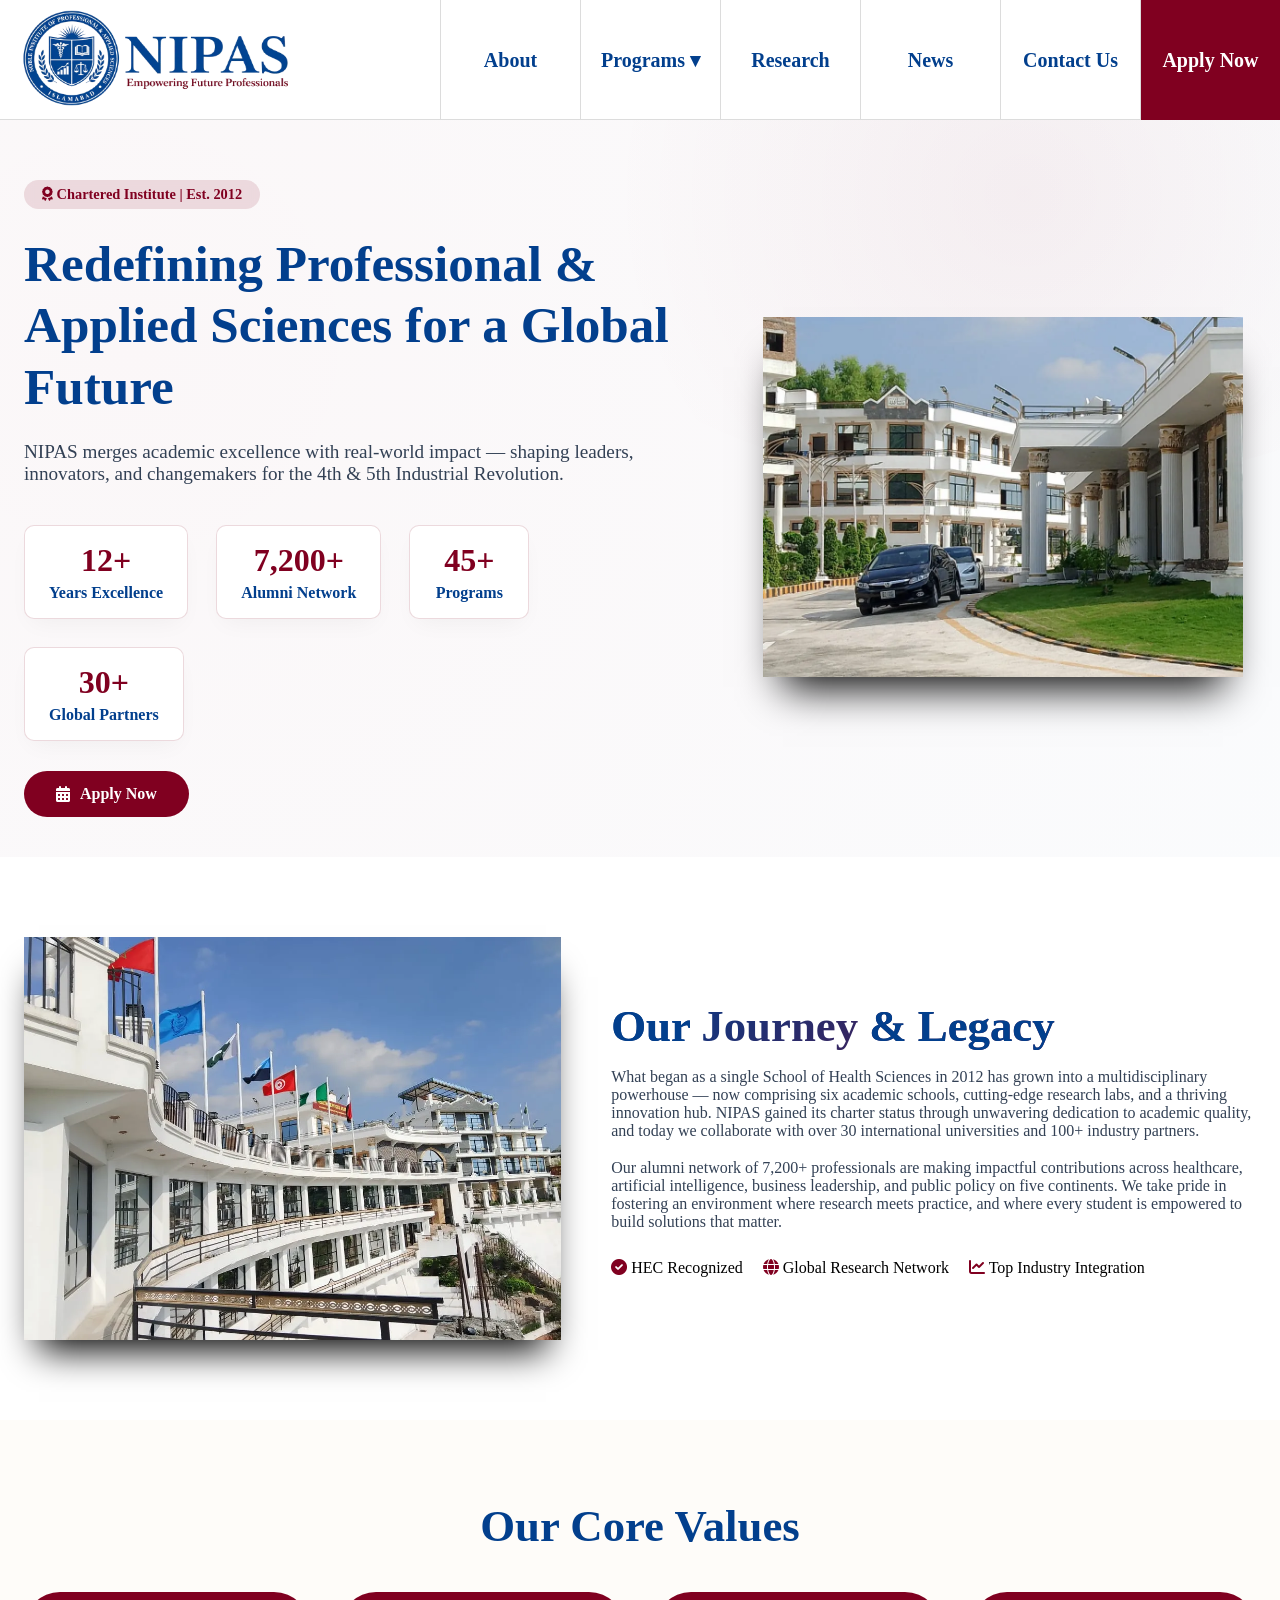
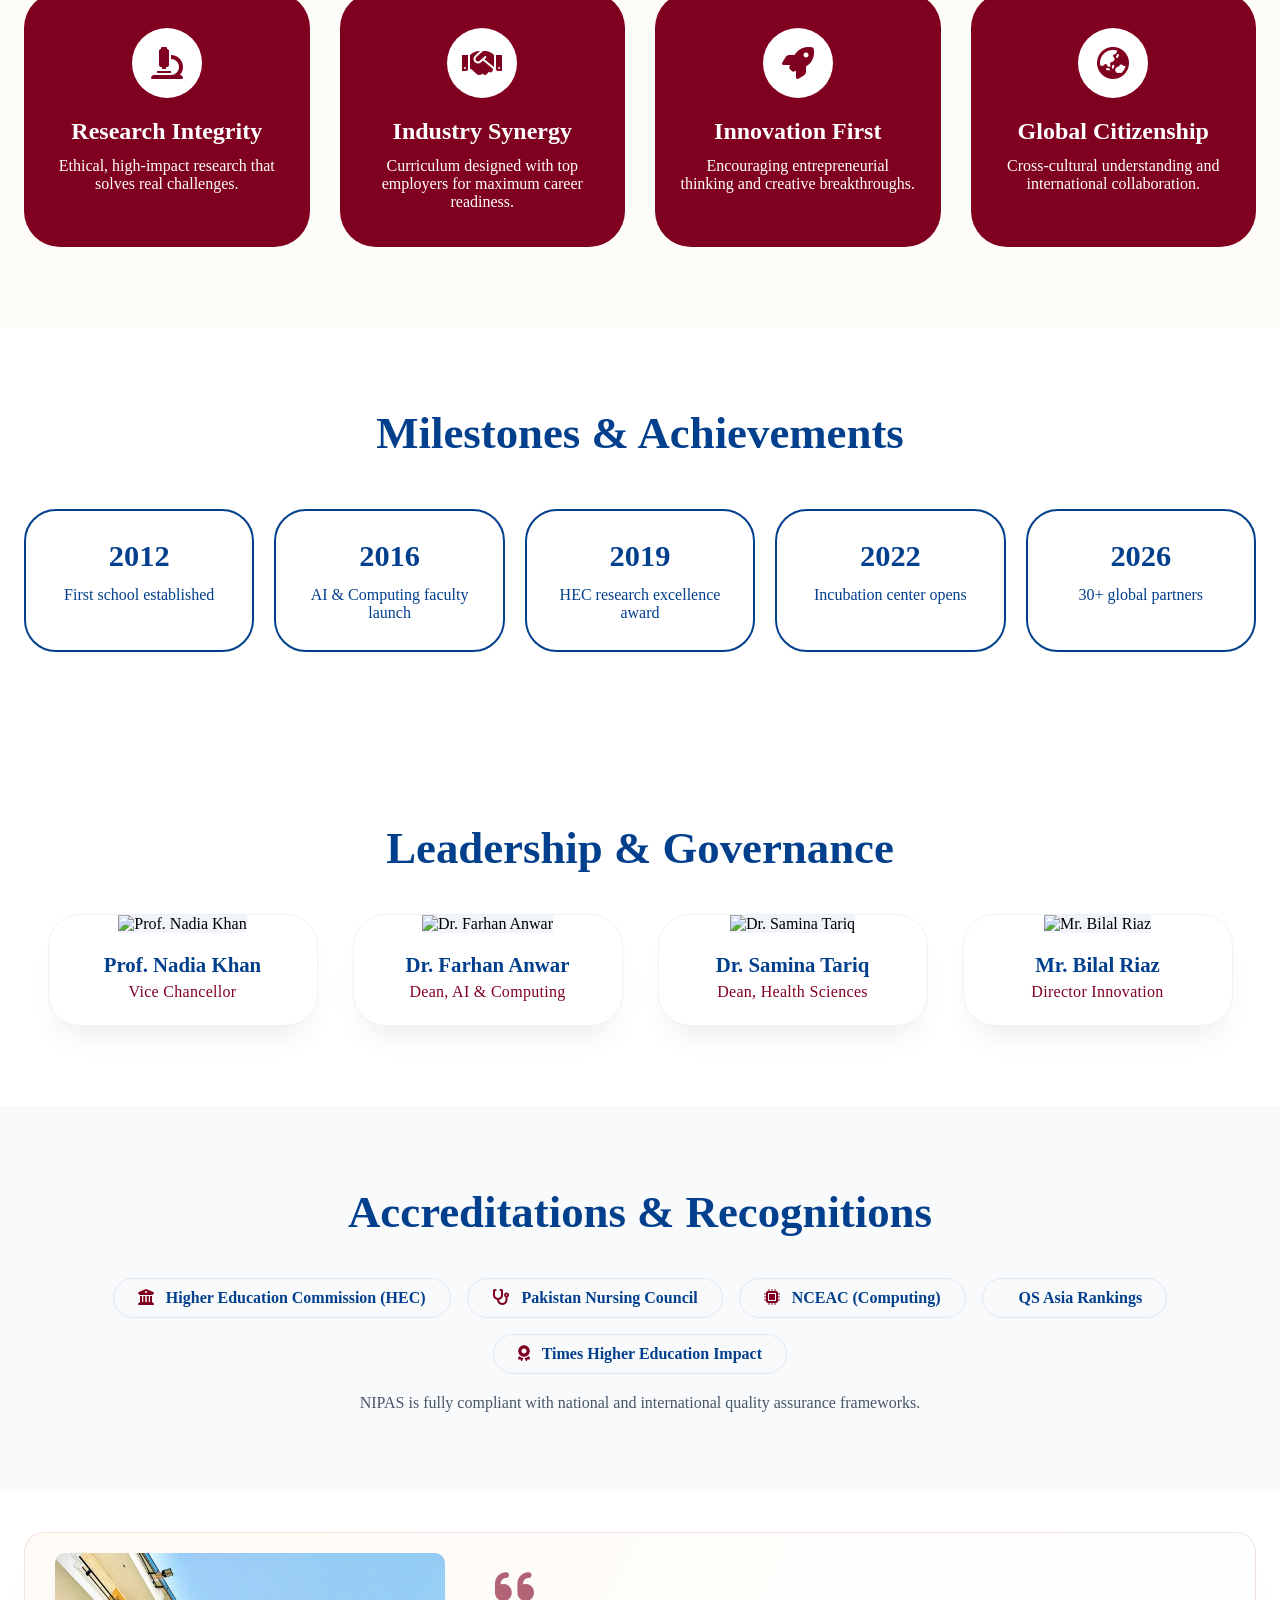
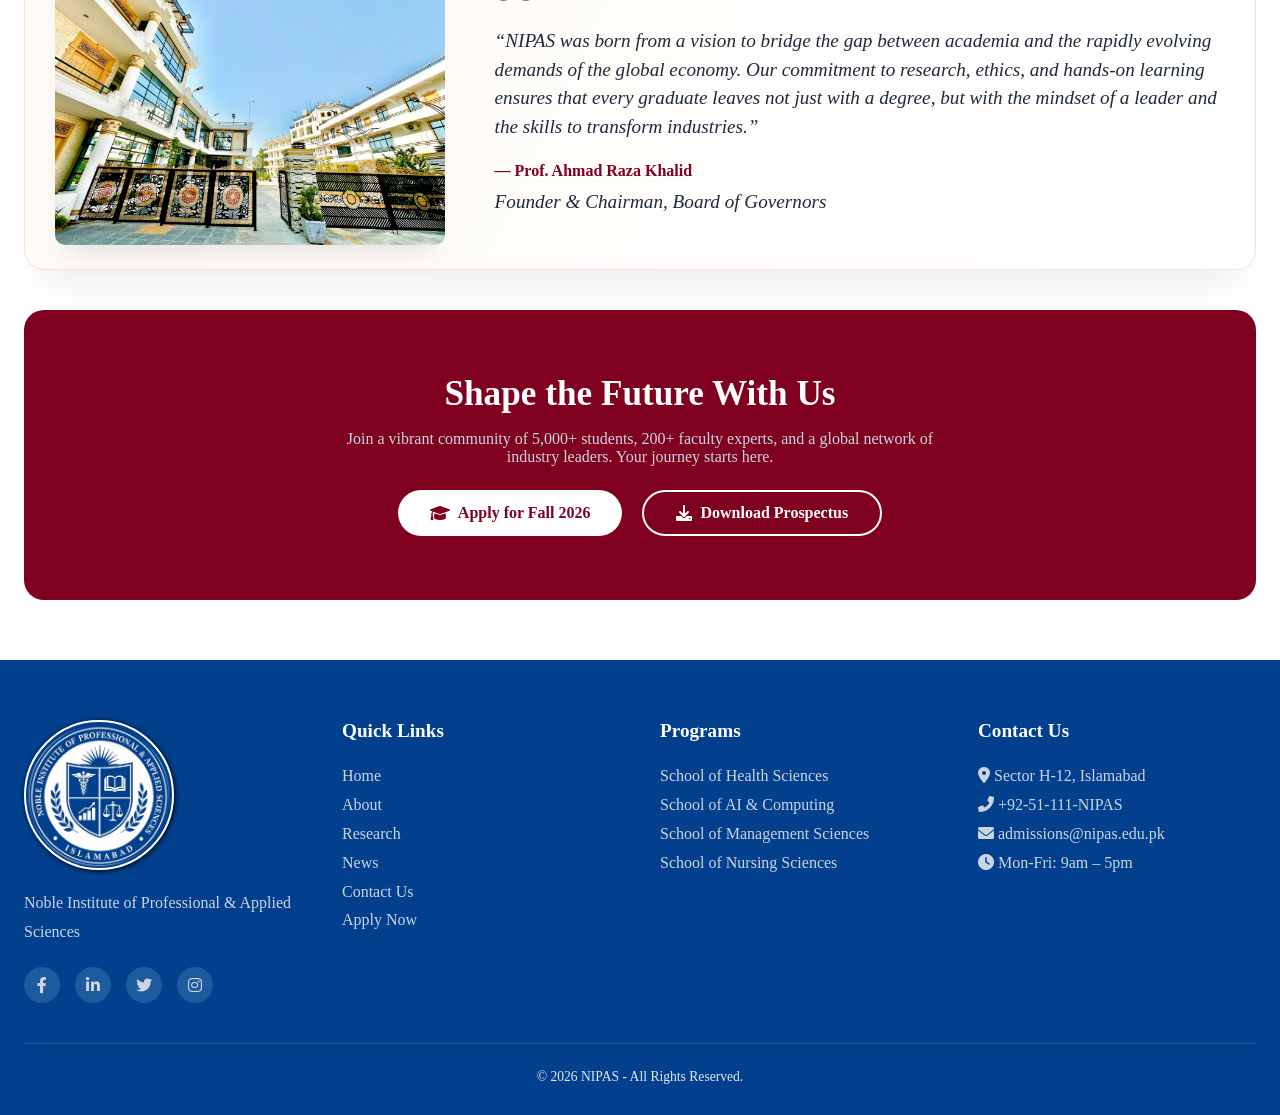
==== about-us.html @ e9e165a9 "Add files via upload" ====
<!DOCTYPE html>
<html lang="en">
<head>
<meta charset="UTF-8">
<meta name="viewport" content="width=device-width, initial-scale=1.0">
<title>About NIPAS | Noble Institute of Professional & Applied Sciences Islamabad</title>
<!-- Font Awesome 6 -->
<link rel="stylesheet" href="https://cdnjs.cloudflare.com/ajax/libs/font-awesome/6.0.0-beta3/css/all.min.css">
<link rel="shortcut icon" href="images/favicon.ico" type="image/x-icon">

<link rel="stylesheet" href="style.css">

</head>
<body>

<!-- ================= NAVBAR (exact copy) ================= -->
<header class="navbar" id="navbar">
  <div class="nav-container">
    <div class="logo">
      <a href="index.html">
        <img src="images/logo.webp" alt="NIPAS Logo">
      </a>
    </div>
    <!-- DESKTOP MENU -->
    <nav class="nav-menu" aria-label="Main Navigation">
      <a href="about-us.html" class="nav-link">About</a>
      <!-- PROGRAMS DROPDOWN -->
      <div class="dropdown">
        <button class="nav-link dropdown-btn" aria-haspopup="true" aria-expanded="false">Programs ▾</button>
        <div class="dropdown-menu" role="menu">
          <a href="school-of-health-science-program.html" class="dropdown-item">School of Health Sciences</a>
          <a href="school-of-nursing-program.html" class="dropdown-item">School of Nursing</a>
          <a href="school-of-management-sciences-program.html" class="dropdown-item">School of Management Sciences</a>
          <a href="school-of-artificial-intelligence-and-computing-program.html" class="dropdown-item">School of Artificial Intelligence & Computing</a>
        </div>
      </div>
      <a href="research.html" class="nav-link">Research</a>
      <a href="news.html" class="nav-link">News</a>
      <a href="contact-us.html" class="nav-link">Contact Us</a>
      <a href="apply-now.html" class="nav-link apply-btn">Apply Now</a>
    </nav>
    <!-- MOBILE TOGGLE -->
    <button class="hamburger" id="hamburger" aria-label="Open Menu">
      <span></span>
      <span></span>
      <span></span>
    </button>
  </div>
</header>
<!-- OVERLAY -->
<div class="overlay" id="overlay"></div>
<!-- MOBILE MENU -->
<aside class="mobile-menu" id="mobileMenu">
  <div class="mobile-header">
    <a href="index.html" class="mobile-logo">
      <img src="images/logo.webp" alt="NIPAS Logo">
    </a>
    <button class="close-btn" id="closeMenu" aria-label="Close Menu">×</button>
  </div>
  <nav class="mobile-nav">
    <a href="about-us.html">About</a>
    <button class="mobile-dropdown-btn">Programs ▾</button>
    <div class="mobile-dropdown">
      <a href="school-of-health-science-program.html">School of Health Sciences</a>
      <a href="school-of-nursing-program.html">School of Nursing</a>
      <a href="school-of-management-sciences-program.html">School of Management Sciences</a>
      <a href="school-of-artificial-intelligence-and-computing-program.html">School of AI & Computing</a>
    </div>
    <a href="research.html">Research</a>
    <a href="news.html">News</a>
    <a href="contact-us.html">Contact Us</a>
    <a href="apply-now.html">Apply Now</a>
  </nav>
</aside>

<!-- ================= MAIN: PREMIUM ABOUT US CONTENT ================= -->
<main>
  <!-- Hero Section - Fresh & Elegant -->
  <section class="hero-about">
    <div class="container">
      <div class="hero-flex">
        <div class="hero-content">
          <div class="badge"><i class="fas fa-award"></i> Chartered Institute | Est. 2012</div>
          <h1>Redefining Professional & Applied Sciences for a Global Future</h1>
          <p style="font-size: 1.2rem; margin: 24px 0; color: #334155;">NIPAS merges academic excellence with real-world impact — shaping leaders, innovators, and changemakers for the 4th & 5th Industrial Revolution.</p>
          <div class="hero-stats">
            <div class="stat-block"><h3>12+</h3><p>Years Excellence</p></div>
            <div class="stat-block"><h3>7,200+</h3><p>Alumni Network</p></div>
            <div class="stat-block"><h3>45+</h3><p>Programs</p></div>
            <div class="stat-block"><h3>30+</h3><p>Global Partners</p></div>
          </div>
          <div>
            <a href="apply-now.html" class="btn-primary"><i class="fas fa-calendar-alt"></i> Apply Now</a>
          </div>
        </div>
        <div class="hero-image">
          <img src="images/gallery-2.webp" alt="NIPAS Campus Life">
        </div>
      </div>
    </div>
  </section>

  <!-- Our Story / Legacy -->
  <section>
    <div class="container">
      <div class="journey-wrapper">
        <div class="journey-img">
          <img src="images/gallery-3.webp" alt="NIPAS History">
        </div>
        <div class="journey-text">
          <h2 class="section-title" style="text-align: left; background: linear-gradient(135deg, #023f8d, #800020); background-clip: text; -webkit-background-clip: text;">Our <span style="color:transparent;">Journey</span> & Legacy</h2>
          <p>What began as a single School of Health Sciences in 2012 has grown into a multidisciplinary powerhouse — now comprising six academic schools, cutting-edge research labs, and a thriving innovation hub. NIPAS gained its charter status through unwavering dedication to academic quality, and today we collaborate with over 30 international universities and 100+ industry partners.</p>
          <p>Our alumni network of 7,200+ professionals are making impactful contributions across healthcare, artificial intelligence, business leadership, and public policy on five continents. We take pride in fostering an environment where research meets practice, and where every student is empowered to build solutions that matter.</p>
          <div style="margin-top: 28px; display: flex; gap: 20px; flex-wrap: wrap;">
            <span><i class="fas fa-check-circle" style="color:#800020;"></i> HEC Recognized</span>
            <span><i class="fas fa-globe" style="color:#800020;"></i> Global Research Network</span>
            <span><i class="fas fa-chart-line" style="color:#800020;"></i> Top Industry Integration</span>
          </div>
        </div>
      </div>
    </div>
  </section>

  <!-- Core Values - Elevated -->
  <section style="background: #fefcf9;">
    <div class="container">
      <h2 class="section-title">Our Core Values</h2>
      <div class="values-grid">
        <div class="value-card"><div class="value-icon"><i class="fas fa-microscope"></i></div><h3>Research Integrity</h3><p>Ethical, high-impact research that solves real challenges.</p></div>
        <div class="value-card"><div class="value-icon"><i class="fas fa-handshake"></i></div><h3>Industry Synergy</h3><p>Curriculum designed with top employers for maximum career readiness.</p></div>
        <div class="value-card"><div class="value-icon"><i class="fas fa-rocket"></i></div><h3>Innovation First</h3><p>Encouraging entrepreneurial thinking and creative breakthroughs.</p></div>
        <div class="value-card"><div class="value-icon"><i class="fas fa-globe-asia"></i></div><h3>Global Citizenship</h3><p>Cross-cultural understanding and international collaboration.</p></div>
      </div>
    </div>
  </section>

  <!-- Timeline Milestones -->
  <section>
    <div class="container">
      <h2 class="section-title">Milestones & Achievements</h2>
      <div class="timeline-premium">
        <div class="milestone-card"><div class="milestone-year">2012</div><p>First school established</p></div>
        <div class="milestone-card"><div class="milestone-year">2016</div><p>AI & Computing faculty launch</p></div>
        <div class="milestone-card"><div class="milestone-year">2019</div><p>HEC research excellence award</p></div>
        <div class="milestone-card"><div class="milestone-year">2022</div><p>Incubation center opens</p></div>
        <div class="milestone-card"><div class="milestone-year">2026</div><p>30+ global partners</p></div>
      </div>
    </div>
  </section>

  <!-- Leadership Team -->
  <section style="background: #ffffff;">
    <div class="container">
      <h2 class="section-title">Leadership & Governance</h2>
      <div class="leadership-grid">
        <div class="leader-card"><img src="https://i.pinimg.com/originals/2c/47/d5/2c47d5dd5b532f83bb55c4cd6f5bd1ef.jpg" alt="Prof. Nadia Khan"><h4>Prof. Nadia Khan</h4><p>Vice Chancellor</p></div>
        <div class="leader-card"><img src="https://i.pinimg.com/originals/2c/47/d5/2c47d5dd5b532f83bb55c4cd6f5bd1ef.jpg" alt="Dr. Farhan Anwar"><h4>Dr. Farhan Anwar</h4><p>Dean, AI & Computing</p></div>
        <div class="leader-card"><img src="https://i.pinimg.com/originals/2c/47/d5/2c47d5dd5b532f83bb55c4cd6f5bd1ef.jpg" alt="Dr. Samina Tariq"><h4>Dr. Samina Tariq</h4><p>Dean, Health Sciences</p></div>
        <div class="leader-card"><img src="https://i.pinimg.com/originals/2c/47/d5/2c47d5dd5b532f83bb55c4cd6f5bd1ef.jpg" alt="Mr. Bilal Riaz"><h4>Mr. Bilal Riaz</h4><p>Director Innovation</p></div>
      </div>
    </div>
  </section>

  <!-- Accreditations badges -->
  <section style="background: #f9fafb;">
    <div class="container">
      <h2 class="section-title">Accreditations & Recognitions</h2>
      <div class="accred-list">
        <div class="accred-chip"><i class="fas fa-university"></i> Higher Education Commission (HEC)</div>
        <div class="accred-chip"><i class="fas fa-stethoscope"></i> Pakistan Nursing Council</div>
        <div class="accred-chip"><i class="fas fa-microchip"></i> NCEAC (Computing)</div>
        <div class="accred-chip"><i class="fas fa-chart-simple"></i> QS Asia Rankings</div>
        <div class="accred-chip"><i class="fas fa-award"></i> Times Higher Education Impact</div>
      </div>
      <p style="text-align: center; color: #475569; margin-top: 20px;">NIPAS is fully compliant with national and international quality assurance frameworks.</p>
    </div>
  </section>

  <!-- Founder Message - glass panel design -->
  <div class="container">
    <div class="founder-panel">
      <div class="founder-flex">
        <div class="founder-avatar">
          <img src="images/gallery-15.webp" alt="Founder">
        </div>
        <div class="founder-message">
          <i class="fas fa-quote-left"></i>
          <p>“NIPAS was born from a vision to bridge the gap between academia and the rapidly evolving demands of the global economy. Our commitment to research, ethics, and hands-on learning ensures that every graduate leaves not just with a degree, but with the mindset of a leader and the skills to transform industries.”</p>
          <h4 style="color: #800020;">— Prof. Ahmad Raza Khalid</h4>
          <p style="margin-top: 8px;">Founder & Chairman, Board of Governors</p>
        </div>
      </div>
    </div>
  </div>

  <!-- Call to Action - Premium -->
  <div class="container">
    <div class="cta-premium">
      <h2>Shape the Future With Us</h2>
      <p>Join a vibrant community of 5,000+ students, 200+ faculty experts, and a global network of industry leaders. Your journey starts here.</p>
      <div class="cta-btn-group">
        <a href="#" class="btn-cta-solid"><i class="fas fa-graduation-cap"></i> Apply for Fall 2026</a>
        <a href="#" class="btn-cta-outline"><i class="fas fa-download"></i> Download Prospectus</a>
      </div>
    </div>
  </div>
</main>

<!-- ================= FOOTER (exact copy) ================= -->
<footer class="footer">
  <div class="container">
    <div class="footer-flex">
      <div class="footer-col">
        <div class="footer-logo">
          <img src="images/footer-logo.webp" alt="NIPAS Footer Logo" onerror="this.src='data:image/svg+xml,%3Csvg xmlns=\'http://www.w3.org/2000/svg\' viewBox=\'0 0 200 60\'%3E%3Crect width=\'200\' height=\'60\' fill=\'%23800020\'/%3E%3Ctext x=\'20\' y=\'40\' fill=\'white\' font-size=\'24\' font-weight=\'bold\'%3ENIPAS%3C/text%3E%3C/svg%3E'">
        </div>
        <p>Noble Institute of Professional & Applied Sciences</p>
        <div class="social-icons">
          <a href="#"><i class="fab fa-facebook-f"></i></a>
          <a href="#"><i class="fab fa-linkedin-in"></i></a>
          <a href="#"><i class="fab fa-twitter"></i></a>
          <a href="#"><i class="fab fa-instagram"></i></a>
        </div>
      </div>
      <div class="footer-col">
        <h4>Quick Links</h4>
        <a href="index.html">Home</a>
        <a href="about-us.html">About</a>
        <a href="research.html">Research</a>
        <a href="news.html">News</a>
        <a href="contact-us.html">Contact Us</a>
        <a href="apply-now.html">Apply Now</a>
      </div>
      <div class="footer-col">
        <h4>Programs</h4>
        <a href="school-of-health-science-program.html">School of Health Sciences</a>
        <a href="school-of-artificial-intelligence-and-computing-program.html">School of AI & Computing</a>
        <a href="school-of-management-sciences-program.html">School of Management Sciences</a>
        <a href="school-of-nursing-program.html">School of Nursing Sciences</a>
      </div>
      <div class="footer-col">
        <h4>Contact Us</h4>
        <p><i class="fas fa-map-marker-alt"></i> Sector H-12, Islamabad</p>
        <p><i class="fas fa-phone-alt"></i> +92-51-111-NIPAS</p>
        <p><i class="fas fa-envelope"></i> admissions@nipas.edu.pk</p>
        <p><i class="fas fa-clock"></i> Mon-Fri: 9am – 5pm</p>
      </div>
    </div>
    <div class="copyright">
      <p>© 2026 NIPAS - All Rights Reserved.</p>
    </div>
  </div>
</footer>
<script>
  // Mobile & scroll functionality (same as original)
  const hamburger = document.getElementById("hamburger");
  const mobileMenu = document.getElementById("mobileMenu");
  const overlay = document.getElementById("overlay");
  const closeMenu = document.getElementById("closeMenu");
  function openMenu() {
    mobileMenu.classList.add("active");
    overlay.classList.add("active");
    document.body.style.overflow = "hidden";
  }
  function closeMobileMenu() {
    mobileMenu.classList.remove("active");
    overlay.classList.remove("active");
    document.body.style.overflow = "auto";
  }
  if(hamburger) hamburger.addEventListener("click", openMenu);
  if(closeMenu) closeMenu.addEventListener("click", closeMobileMenu);
  if(overlay) overlay.addEventListener("click", closeMobileMenu);
  document.querySelectorAll(".mobile-nav a").forEach(link => {
    link.addEventListener("click", closeMobileMenu);
  });
  const mobileDropdownBtn = document.querySelector(".mobile-dropdown-btn");
  const mobileDropdown = document.querySelector(".mobile-dropdown");
  if(mobileDropdownBtn) {
    mobileDropdownBtn.addEventListener("click", () => {
      if (mobileDropdown.style.display === "flex") mobileDropdown.style.display = "none";
      else mobileDropdown.style.display = "flex";
    });
  }
  window.addEventListener("scroll", () => {
    const navbar = document.getElementById("navbar");
    if (window.scrollY > 10) navbar.classList.add("scrolled");
    else navbar.classList.remove("scrolled");
  });
</script>
</body>
</html>
---- style.css ----
* {
  margin: 0;
  padding: 0;
  box-sizing: border-box;
}
.navbar {
  position: sticky;
  top: 0;
  width: 100%;
  background: transparent;
  height: 120px;
  z-index: 1000;
  transition: all 0.3s ease;
  display: flex;
  border-bottom: 1px solid gainsboro;
  align-items: center;
}
.navbar.scrolled {
  background: white;
  box-shadow: 0 4px 20px gainsboro;
}
.nav-container {
  margin: auto;
  display: flex;
  width: 100%;
  height: 120px;
  justify-content: space-between;
  align-items: center;
  padding: 0px 0px 0px 20px;
}
.logo img {
  height: 100px;
  width: auto;
}
.nav-menu {
  display: flex;
  align-items: center;
  gap: 0px;
  justify-content: center;
  height: 100%;
}
.nav-link {
  text-decoration: none;
  color: #023f8d;
  padding: 10px 8px;
  display: flex;
  justify-content: center;
  align-items: center;
  width: 140px;
  border-left: 1px solid gainsboro;
  height: 100%;
  transition: all 0.3s ease;
  font-weight: 600;
  font-size: 20px;
}
.nav-link:hover {
  background: #023f8d;
  color: #ffffff;
}
.apply-btn {
  background: #800020;
  color: #ffffff;
}
.dropdown {
  position: relative;
}
.dropdown-btn {
  height: 120px;
  border: none;
  border-left: 1px solid gainsboro;
  border-bottom: 1px solid gainsboro;
  background: white;
  font-family: 'Times New Roman', Times, serif;
  cursor: pointer;
  font-weight: 600;
  font-size: 20px;
}
.dropdown-menu {
  position: absolute;
  top: 120px;
  left: 0;
  background: #ffffff;
  min-width: 280px;
  box-shadow: 0 10px 30px gray;
  opacity: 0;
  visibility: hidden;
  transform: translateY(10px);
  transition: all 0.3s ease;
  overflow: hidden;
  z-index: 999;
}
.dropdown:hover .dropdown-menu {
  opacity: 1;
  visibility: visible;
  transform: translateY(0);
}
.dropdown-item {
  display: block;
  padding: 12px 15px;
  text-decoration: none;
  font-size: large;
  color: #023f8d;
  transition: all 0.3s ease;
  border-bottom: 1px solid gainsboro;
}
.dropdown-item:hover {
  background: #023f8d;
  color: #fff;
}
.hamburger {
  display: none;
  flex-direction: column;
  gap: 5px;
  border: none;
  background: none;
  cursor: pointer;
}
.hamburger span {
  width: 25px;
  height: 3px;
  background: #023f8d;
  transition: 0.3s;
}
.overlay {
    position: fixed;
    inset: 0;
    background: #000000e8;
    opacity: 0;
    visibility: hidden;
    transition: 0.3s;
    z-index: 1000;
}
.overlay.active {
  opacity: 1;
  visibility: visible;
}
.mobile-menu {
    position: fixed;
    top: 0;
    right: -100%;
    width: 50%;
    height: 100%;
    background: #ffffff;
    transition: 0.4s ease;
    overflow-y: auto;
    z-index: 9999;
    display: flex;
    flex-direction: column;
}
.mobile-menu.active {
  right: 0;
}
.mobile-header {
  display: flex;
  justify-content: space-between;
  align-items: center;
  padding: 15px;
  border-bottom: 1px solid #eee;
}
.mobile-logo img {
  height: 100px;
}
.close-btn {
  font-size: 28px;
  background: none;
  border: none;
  cursor: pointer;
  color: #800020;
}
.mobile-nav {
  display: flex;
  flex-direction: column;
  padding: 10px;
}
.mobile-nav a,
.mobile-dropdown-btn {
  padding: 12px;
  text-decoration: none;
  color: #023f8d;
  border-radius: 6px;
  text-align: left;
  background: none;
  border: none;
  font-family: 'Times New Roman', Times, serif;
  font-size: 35px;
  cursor: pointer;
}
.mobile-nav a:hover,
.mobile-dropdown-btn:hover {
  background: #023f8d;
  color: #fff;
}
.mobile-dropdown {
  display: none;
  flex-direction: column;
  padding-left: 10px;
}
.mobile-dropdown a {
  padding: 10px;
  font-size: 25px;
}
@media (max-width: 1200px) {
  .navbar {
    height: 85px;
  }
  .nav-container {
    height: 85px;
  }
  .nav-link {
    height: 85px;
    padding: 10px 7px;
    width: 100px;
    font-size: 14px;
}
.logo img {
    height: 80px;
}
.dropdown-menu{
  top: 85px;
}
.dropdown-item {
    padding: 8px 10px;
    font-size: 13px;
}
}
@media (max-width: 992px) {
  .navbar{
            padding: 5px 30px;
  }
  .nav-menu {
    display: none;
  }
  .hamburger {
    display: flex;
  }
}
@media(max-width :600px){
      .logo img {
        height: 70px;
    }
    .navbar{
      padding: 0;
    }
        .nav-container {
        height: 85px;
        padding: 0 10px;
    }
    .mobile-menu{
      width: 90%;
    }
    .mobile-logo img {
    height: 80px;
}
}
/* NAvbar End */



  .container {
    max-width: 1280px;
    margin: 0 auto;
    padding: 0 24px;
  }
  section {
    padding: 80px 0;
  }
  .section-title {
    font-size: 2.8rem;
    font-weight: 800;
    color: #023f8d;
    margin-bottom: 1rem;
    text-align: center;
  }
  .section-title span {
    color: #800020;
  }
  .section-subhead {
    font-size: 1.2rem;
    color: #475569;
    max-width: 700px;
    margin-bottom: 3rem;
    border-left: 4px solid #800020;
    padding-left: 20px;
    margin-left: auto;
    margin-right: auto;
    text-align: center;
    border-left: none;
    border-bottom: 2px solid #800020;
    display: inline-block;
    padding-bottom: 8px;
  }
  .btn-primary {
    display: inline-flex;
    align-items: center;
    gap: 10px;
    background: #800020;
    color: white;
    padding: 14px 32px;
    font-weight: 600;
    border-radius: 50px;
    text-decoration: none;
    transition: all 0.3s ease;
  }
  .btn-primary:hover {
    background: #023f8d;
    transform: translateY(-3px);
  }
  .btn-outline-light {
    background: transparent;
    border: 2px solid white;
    color: white;
    padding: 10px 24px;
    border-radius: 50px;
    font-weight: 600;
    text-decoration: none;
    display: inline-flex;
    align-items: center;
    gap: 8px;
    transition: 0.3s;
  }
  /* Hero */
  .hero {
    background: linear-gradient(100deg, #f5f9ff 0%, #ffffff 100%);
    padding: 40px 0 60px;
  }
  .hero-flex {
    display: flex;
    flex-wrap: wrap;
    align-items: center;
    gap: 40px;
  }
  .hero-left {
    flex: 1.2;
  }
  .hero-right {
    flex: 0.9;
    text-align: center;
  }
  .hero-right img {
    width: 100%;
    max-width: 480px;
    border-radius: 40px;
    box-shadow: 0 30px 40px -20px rgba(0,0,0,0.25);
  }
  .hero-badge {
    background: rgba(128,0,32,0.1);
    display: inline-block;
    padding: 6px 18px;
    border-radius: 40px;
    color: #800020;
    font-weight: 600;
    margin-bottom: 20px;
  }
  .hero-left h1 {
    font-size: 3.6rem;
    font-weight: 800;
    line-height: 1.2;
    color: #023f8d;
  }
  .hero-left h1 span {
    color: #800020;
  }
  .stats-flex {
    display: flex;
    flex-wrap: wrap;
    gap: 30px;
    margin: 30px 0;
  }
  .stat-item h3 {
    font-size: 2rem;
    font-weight: 800;
    color: #023f8d;
  }
  .hero-button-container{
    display: flex;flex-wrap: wrap;
    gap: 16px;
  }
  /* Card styles for advantages, programs, mission */
  .card-maroon {
    background: #800020;
    color: white;
  }
  .card-blue {
    background: #023f8d;
    color: white;
  }
  .advantages-flex, .programs-flex, .mv-flex {
    display: flex;
    flex-wrap: wrap;
    gap: 30px;
    justify-content: center;
  }
  .advantage-card, .program-card, .mv-card {
    flex: 1 1 280px;
    border-radius: 28px;
    padding: 28px 24px;
    transition: transform 0.3s, box-shadow 0.3s;
    box-shadow: 0 12px 20px rgba(0,0,0,0.1);
  }
  .advantage-card:hover, .program-card:hover {
    transform: translateY(-6px);
  }
  .advantage-card i, .program-card i, .mv-card i {
    font-size: 2.5rem;
    margin-bottom: 1rem;
    color: white;
  }
  .advantage-card h3, .program-card h3, .mv-card h3 {
    font-size: 1.5rem;
    font-weight: 700;
    margin-bottom: 12px;
  }
  .apply-btn-sm {
    display: inline-flex;
    align-items: center;
    gap: 8px;
    background: white;
    color: #800020;
    padding: 5px 20px;
    border-radius: 40px;
    font-weight: 600;
    text-decoration: none;
    margin-top: 18px;
  }
  .card-blue .apply-btn-sm { color: #023f8d; }
  /* Research Flex */
  .research-flex {
    display: flex;
    flex-wrap: wrap;
    gap: 50px;
    align-items: center;
  }
  .research-img {
    flex: 1;
  }
  .research-img img {
    width: 100%;
    border-radius: 32px;
    box-shadow: 0 20px 25px -12px rgba(0,0,0,0.1);
  }
  .research-text {
    flex: 1.2;
  }
  /* Gallery */
  .gallery-flex {
    display: flex;
    flex-wrap: wrap;
    gap: 24px;
    justify-content: center;
  }
  .gallery-item {
    flex: 1 1 260px;
    border-radius: 28px;
    overflow: hidden;
    box-shadow: 0 12px 20px rgba(0,0,0,0.1);
  }
  .gallery-item img {
    width: 100%;
    height: 220px;
    object-fit: cover;
  }
  .gallery-caption {
    background: #800020;
    color: white;
    padding: 14px;
    text-align: center;
    font-weight: 600;
  }
  /* NEW ACADEMIC SCHOOLS DESIGN: Paragraph style, center aligned, Times New Roman headings, Learn More button */
  .schools-paragraph-grid {
    display: flex;
    flex-wrap: wrap;
    gap: 30px;
    justify-content: center;
    margin-top: 30px;
  }
  .school-paragraph-card {
    background: #ffffff;
    border-radius: 28px;
    padding: 32px 28px;
    text-align: center;
    transition: all 0.3s;
    border: 1px solid #eef2f6;
    box-shadow: 0 10px 25px rgba(0,0,0,0.03);
    flex: 1 1 300px;
  }
  .school-paragraph-card:hover {
    transform: translateY(-6px);
    box-shadow: 0 20px 30px -12px rgba(0,0,0,0.1);
    border-color: #800020;
  }
  .school-paragraph-card i {
    font-size: 2.4rem;
    color: #800020;
    margin-bottom: 18px;
    display: inline-block;
  }
  .school-paragraph-card h3 {
    font-family: 'Times New Roman', Times, serif;
    font-size: 1.7rem;
    font-weight: 700;
    color: #023f8d;
    margin-bottom: 15px;
    letter-spacing: -0.3px;
  }
  .school-paragraph-card p {
    color: #4b5563;
    line-height: 1.6;
    margin-bottom: 20px;
    font-size: 0.95rem;
  }
  .learn-more-btn {
    display: inline-flex;
    align-items: center;
    gap: 8px;
    background: transparent;
    border: 2px solid #800020;
    color: #800020;
    padding: 8px 24px;
    border-radius: 40px;
    font-weight: 600;
    text-decoration: none;
    transition: 0.3s;
    font-size: 0.9rem;
  }
  .learn-more-btn:hover {
    background: #800020;
    color: white;
    transform: translateX(4px);
  }
  /* CTA new design */
  .cta-new {
    background: transparent;
    text-align: center;
    padding: 60px 0;
    border-top: 1px solid #e2e8f0;
    border-bottom: 1px solid #e2e8f0;
  }
  .cta-inner {
    max-width: 800px;
    margin: 0 auto;
  }
  .cta-new h2 {
    font-size: 2.2rem;
    font-weight: 800;
    background: linear-gradient(135deg, #800020, #023f8d);
    background-clip: text;
    -webkit-background-clip: text;
    color: transparent;
    margin-bottom: 1rem;
  }
  .cta-new p {
    color: #475569;
    font-size: 1.1rem;
    margin-bottom: 1.8rem;
  }
  .cta-buttons {
    display: flex;
    flex-wrap: wrap;
    justify-content: center;
    gap: 20px;
  }
  .btn-outline-cta {
    background: transparent;
    border: 2px solid #800020;
    color: #800020;
    padding: 12px 28px;
    border-radius: 50px;
    font-weight: 600;
    text-decoration: none;
    display: inline-flex;
    align-items: center;
    gap: 10px;
    transition: 0.3s;
  }
  .btn-outline-cta:hover {
    background: #800020;
    color: white;
  }
  .btn-solid-cta {
    background: #023f8d;
    color: white;
    padding: 12px 32px;
    border-radius: 50px;
    font-weight: 600;
    text-decoration: none;
    display: inline-flex;
    align-items: center;
    gap: 10px;
    transition: 0.3s;
  }
  .btn-solid-cta:hover {
    background: #800020;
    transform: translateY(-2px);
  }
  /* Footer */
  .footer {
    background: #023f8d;
    color: #e2e8f0;
    padding: 60px 0 30px;
  }
  .footer-flex {
    display: flex;
    flex-wrap: wrap;
    gap: 40px;
    justify-content: space-between;
    margin-bottom: 40px;
  }
  .footer-col {
    flex: 1 1 200px;
  }
  .footer-col h4 {
    color: white;
    font-size: 1.2rem;
    margin-bottom: 20px;
    font-weight: 600;
  }
  .footer-col p, .footer-col a {
    color: #cbd5e1;
    text-decoration: none;
    line-height: 1.8;
    display: block;
  }
  .footer-col a:hover {
    color: white;
    padding-left: 5px;
  }
  .footer-logo img {
    height: 150px;
    border: 2px solid white;
    border-radius: 50%;
    box-shadow: 1px 1px 5px black;
    margin-bottom: 15px;
  }
  .social-icons {
    display: flex;
    gap: 15px;
    margin-top: 20px;
  }
  .social-icons a {
    background: #1e5a9e;
    width: 36px;
    height: 36px;
    border-radius: 50%;
    display: inline-flex;
    align-items: center;
    justify-content: center;
    transition: 0.3s;
  }
  .social-icons a:hover {
    background: #800020;
    transform: translateY(-3px);
  }
  .copyright {
    border-top: 1px solid #1e5a9e;
    padding-top: 25px;
    text-align: center;
    font-size: 0.85rem;
  }
  @media (max-width: 768px) {
  .section-title { font-size: 2rem; }
  .hero-left h1 { font-size: 2.2rem; }
  section { padding: 50px 0; }
  .hero-flex { flex-direction: column; text-align: center; }
  .stats-flex { justify-content: center; }
  .research-flex { flex-direction: column-reverse; }
  .school-paragraph-card h3 { font-size: 1.4rem; }
  .hero-button-container{
    justify-content: center;
    align-items: center;
  }
}




/* About Page */
.hero-about {
    background: radial-gradient(circle at 10% 30%, rgba(128,0,32,0.03) 0%, rgba(2,63,141,0.02) 100%);
    padding: 60px 0 40px;
    position: relative;
    overflow: hidden;
  }
  .hero-about::before {
    content: '';
    position: absolute;
    top: -30%;
    right: -20%;
    width: 80%;
    height: 80%;
    background: radial-gradient(circle, rgba(128,0,32,0.05) 0%, rgba(255,255,255,0) 70%);
    border-radius: 50%;
    z-index: 0;
  }
  .hero-flex {
    display: flex;
    align-items: center;
    gap: 60px;
    flex-wrap: wrap;
    position: relative;
    z-index: 2;
  }
  .hero-content { flex: 1.2; }
  .hero-image { flex: 0.9; text-align: center; }
  .hero-image img {
    width: 100%;
    max-width: 480px;
    box-shadow: 0 30px 40px -20px rgba(0,0,0);
  }
  .badge {
    background: rgba(128,0,32,0.12);
    backdrop-filter: blur(4px);
    display: inline-block;
    padding: 6px 18px;
    border-radius: 60px;
    color: #800020;
    font-weight: 600;
    margin-bottom: 24px;
    font-size: 0.9rem;
  }
  .hero-content h1 {
    font-size: 3.6rem;
    line-height: 1.2;
    font-weight: 800;
    color: #023f8d;
  }
  .hero-content h1 span { color: #800020; }
  .hero-stats {
    display: flex;
    flex-wrap: wrap;
    gap: 28px;
    margin: 40px 0 30px;
  }
  .stat-block {
    background: white;
    border-radius: 10px;
    padding: 16px 24px;
    min-width: 120px;
    text-align: center;
    box-shadow: 0 10px 25px -8px rgba(0,0,0,0.05);
    border: 1px solid rgba(128,0,32,0.15);
    transition: 0.2s;
  }
  .stat-block:hover { border-color: #800020; transform: translateY(-3px); }
  .stat-block h3 { font-size: 2rem; font-weight: 800; color: #800020; }
  .stat-block p { font-weight: 600; color: #023f8d; margin-top: 5px; }

  /* Journey section - floating cards */
  .journey-wrapper {
    display: flex;
    flex-wrap: wrap;
    gap: 50px;
    align-items: center;
  }
  .journey-img {
    flex: 1;
    overflow: hidden;
    box-shadow: 0 25px 35px -15px rgba(0,0,0);
  }
  .journey-img img { width: 100%; display: block; transition: 0.3s; }
  .journey-text { flex: 1.2; }
  .journey-text p { margin-bottom: 1.2rem; color: #334155; }

  /* Core values - modern glass cards */
  .values-grid {
    display: flex;
    flex-wrap: wrap;
    gap: 30px;
    justify-content: center;
    margin-top: 40px;
  }
  .value-card {
    background: #800020;
    border-radius: 36px;
    padding: 36px 24px;
    text-align: center;
    flex: 1 1 240px;
  }
  .value-icon {
    background: white;
    width: 70px;
    height: 70px;
    border-radius: 60px;
    display: flex;
    align-items: center;
    justify-content: center;
    margin: 0 auto 20px;
  }
  .value-icon i { font-size: 2rem; color: #800020; }
  .value-card h3 { font-size: 1.5rem; margin-bottom: 12px; color: #fff; }
  .value-card p{
    color: white;
  }
  /* timeline horizontal with elegant dots */
  .timeline-premium {
    display: flex;
    flex-wrap: wrap;
    justify-content: center;
    gap: 20px;
    margin: 50px 0 10px;
  }
  .milestone-card {
    background: white;
    border: 2px solid #023f8d;
    border-radius: 32px;
    padding: 28px 20px;
    text-align: center;
    flex: 1 1 180px;
  }
  .milestone-year { font-size: 1.9rem; font-weight: 800; color: #023f8d; margin-bottom: 12px; }
  .milestone-card p{
    color: #023f8d;
  }
  /* Leadership - elegant cards with overlay */
  .leadership-grid {
    display: flex;
    flex-wrap: wrap;
    gap: 35px;
    justify-content: center;
    margin-top: 40px;
  }
  .leader-card {
    background: white;
    border-radius: 32px;
    overflow: hidden;
    width: 270px;
    text-align: center;
    transition: 0.25s;
    box-shadow: 0 20px 30px -12px rgba(0,0,0,0.08);
    border: 1px solid #edf2f7;
  }
  .leader-card:hover { transform: translateY(-10px); box-shadow: 0 30px 40px -12px rgba(128,0,32,0.2); }
  .leader-card img { width: 100%; height: 280px; object-fit: cover; background: #f1f5f9; }
  .leader-card h4 { font-size: 1.3rem; margin: 20px 0 6px; color: #023f8d; }
  .leader-card p { color: #800020; font-weight: 500; padding-bottom: 24px; letter-spacing: 0.3px; }

  /* Accreditations - chip style */
  .accred-list {
    display: flex;
    flex-wrap: wrap;
    justify-content: center;
    gap: 16px;
    margin: 40px 0 20px;
  }
  .accred-chip {
    background: #f8fafc;
    padding: 10px 24px;
    border-radius: 60px;
    font-weight: 600;
    color: #023f8d;
    border: 1px solid #e2e8f0;
    transition: all 0.2s;
  }
  .accred-chip i { margin-right: 8px; color: #800020; }
  .accred-chip:hover { background: #800020; color: white; border-color: #800020; }
  .accred-chip:hover i { color: white; }

  /* founder quote - premium glass panel */
  .founder-panel {
    background: linear-gradient(115deg, #fefaf5 0%, #ffffff 100%);
    border-radius: 20px;
    margin: 40px auto;
    padding: 20px 30px;
    box-shadow: 0 30px 40px -20px rgba(0,0,0,0.08);
    border: 1px solid rgba(128,0,32,0.1);
  }
  .founder-flex {
    display: flex;
    flex-wrap: wrap;
    gap: 50px;
    align-items: center;
  }
  .founder-avatar { flex: 0.8; text-align: center; }
  .founder-avatar img { width: 100%; border-radius: 10px; box-shadow: 0 20px 25px -12px rgba(0,0,0,0.1); }
  .founder-message { flex: 1.5; }
  .founder-message i { font-size: 2.8rem; color: #800020; opacity: 0.6; margin-bottom: 16px; display: inline-block; }
  .founder-message p { font-size: 1.2rem; line-height: 1.5; font-style: italic; color: #1e293b; margin-bottom: 20px; }

  /* CTA Section - bold gradient */
  .cta-premium {
    background: #800020;
    border-radius: 20px;
    padding: 64px 48px;
    text-align: center;
    margin: 40px 0 60px;
  }
  .cta-premium h2 { color: white; font-size: 2.2rem; margin-bottom: 16px; }
  .cta-premium p { color: #cbd5e1; max-width: 600px; margin: 0 auto 24px; }
  .cta-btn-group { display: flex; gap: 20px; justify-content: center; flex-wrap: wrap; }
  .btn-cta-solid { background: white; color: #800020; padding: 12px 32px; border-radius: 60px; font-weight: 700; text-decoration: none; display: inline-flex; align-items: center; gap: 8px; transition: 0.2s; }
  .btn-cta-solid:hover { background: #800020; color: white; transform: translateY(-3px); }
  .btn-cta-outline { background: transparent; border: 2px solid white; color: white; padding: 12px 32px; border-radius: 60px; font-weight: 600; text-decoration: none; display: inline-flex; align-items: center; gap: 8px; transition: 0.2s; }
  .btn-cta-outline:hover { background: white; color: #023f8d; }
@media (max-width: 768px) {
    .hero-content h1 { font-size: 2.2rem; }
    .hero-flex, .founder-flex { flex-direction: column; text-align: center; }
    .hero-stats { justify-content: center; }
    .founder-panel { padding: 32px 24px; }
    .cta-premium { padding: 40px 24px; }
    .journey-wrapper{
      flex-direction: column-reverse;

    }
  }


/* Contact Us */

  /* ========== CONTACT PAGE SPECIFIC STYLES ========== */
  .contact-hero {
    background: radial-gradient(circle at 10% 30%, rgba(128,0,32,0.03) 0%, rgba(2,63,141,0.02) 100%);
    padding: 60px 0 40px;
    text-align: center;
  }
  .contact-hero h1 {
    font-size: 3.2rem;
    color: #023f8d;
    margin-bottom: 16px;
  }
  .contact-hero h1 span { color: #800020; }
  
  /* Contact info cards */
  .contact-info-grid {
    display: flex;
    flex-wrap: wrap;
    gap: 30px;
    justify-content: center;
    margin-bottom: 60px;
  }
  .info-card {
    background: white;
    border-radius: 32px;
    padding: 32px 28px;
    text-align: center;
    flex: 1 1 240px;
    transition: 0.25s;
    border: 1px solid #eef2f6;
    box-shadow: 0 12px 24px -12px rgba(0,0,0,0.05);
  }
  .info-card:hover {
    transform: translateY(-6px);
    border-color: #800020;
  }
  .info-icon {
    width: 70px;
    height: 70px;
    background: linear-gradient(145deg, #80002010, #023f8d10);
    border-radius: 60px;
    display: flex;
    align-items: center;
    justify-content: center;
    margin: 0 auto 20px;
  }
  .info-icon i { font-size: 2rem; color: #800020; }
  .info-card h3 { font-size: 1.4rem; margin-bottom: 12px; color: #023f8d; }
  .info-card p { color: #475569; line-height: 1.5; }
  .info-card a { color: #800020; text-decoration: none; font-weight: 500; }
  .info-card a:hover { text-decoration: underline; }

  /* Form + Map Section */
  .contact-form-map {
    background: #fefcf9;
    border-radius: 56px;
    padding: 48px;
    margin: 40px 0;
    box-shadow: 0 20px 35px -12px rgba(0,0,0,0.05);
  }
  .form-map-flex {
    display: flex;
    flex-wrap: wrap;
    gap: 48px;
  }
  .form-col {
    flex: 1.2;
  }
  .map-col {
    flex: 1;
  }
  .form-col h3, .map-col h3 {
    font-size: 1.8rem;
    color: #023f8d;
    margin-bottom: 24px;
    font-weight: 700;
  }
  .input-group {
    margin-bottom: 20px;
  }
  .input-group input, .input-group textarea, .input-group select {
    width: 100%;
    padding: 14px 18px;
    border: 1px solid #e2e8f0;
    border-radius: 28px;
    font-size: 1rem;
    transition: 0.2s;
    background: white;
    font-family: inherit;
  }
  .input-group input:focus, .input-group textarea:focus, .input-group select:focus {
    outline: none;
    border-color: #800020;
    box-shadow: 0 0 0 3px rgba(128,0,32,0.1);
  }
  .input-group textarea {
    resize: vertical;
    min-height: 120px;
  }
  .submit-btn {
    background: #800020;
    color: white;
    border: none;
    padding: 14px 32px;
    border-radius: 40px;
    font-weight: 600;
    font-size: 1rem;
    cursor: pointer;
    transition: 0.2s;
    display: inline-flex;
    align-items: center;
    gap: 10px;
  }
  .submit-btn:hover {
    background: #023f8d;
    transform: translateY(-2px);
  }
  .map-wrapper {
    background: #eef2ff;
    border-radius: 32px;
    overflow: hidden;
    height: 350px;
    box-shadow: 0 12px 20px -8px rgba(0,0,0,0.1);
  }
  .map-wrapper iframe {
    width: 100%;
    height: 100%;
    border: 0;
  }

 @media (max-width: 768px) {
    .contact-hero h1 { font-size: 2.2rem; }
    .contact-form-map { padding: 28px; }
    .form-map-flex { flex-direction: column; }
  }


  /* Progrmas  */
    .hero-health {
    background: radial-gradient(circle at 10% 30%, rgba(128,0,32,0.04) 0%, rgba(2,63,141,0.02) 100%);
    padding: 60px 0 40px;
  }
  .hero-flex {
    display: flex;
    align-items: center;
    gap: 50px;
    flex-wrap: wrap;
  }
  .hero-content { flex: 1.2; }
  .badge {
    background: rgba(128,0,32,0.12);
    display: inline-block;
    padding: 6px 18px;
    border-radius: 60px;
    color: #800020;
    font-weight: 600;
    margin-bottom: 24px;
  }
  .hero-content h1 { font-size: 3.2rem; color: #023f8d; line-height: 1.2; }
  .hero-content h1 span { color: #800020; }

  /* About School */
  .about-school {
    background: #fefcf9;
    border-radius: 48px;
    margin: 20px 0;
    padding: 50px;
  }
  .about-grid {
    display: flex;
    flex-wrap: wrap;
    gap: 40px;
    align-items: center;
  }
  .about-text { flex: 1.5; }
  .about-stats { flex: 1; display: flex; flex-wrap: wrap; gap: 20px; justify-content: center; }
  .stat-circle {
    background: linear-gradient(#a00030,#800020);
    border-radius: 32px;
    padding: 24px;
    text-align: center;
    min-width: 140px;
    box-shadow: 0 8px 20px rgba(0,0,0,0.03);
    border: 1px solid #eef2f6;
  }
  .stat-circle h3 { font-size: 2rem; color: #fff; }
  .stat-circle p {  color: #fff; }
  
  /* Program Cards Grid */
  .programs-grid {
    display: flex;
    flex-wrap: wrap;
    gap: 30px;
    justify-content: center;
    margin-top: 30px;
  }
  .programs-grid .program-card {
    background: white;
    padding: 0;
    overflow: hidden;
    flex: 1 1 500px;
    transition: 0.25s;
    border-radius: 0;
    border: 2px solid #a00030;
    box-shadow: 0 12px 24px -12px rgba(0,0,0,0.05);
  }
  .programs-grid .program-card:hover { transform: translateY(-8px); border-color: #800020; box-shadow: 0 25px 35px -12px rgba(128,0,32,0.15); }
  .program-header {
    background: linear-gradient(135deg, #800020, #a00030);
    padding: 24px;
    text-align: center;
    color: white;
  }
  .program-header i { font-size: 2.5rem; margin-bottom: 12px; display: inline-block; }
  .program-header h3 { font-size: 1.6rem; margin-bottom: 6px; }
  .program-header p { font-size: 0.9rem; opacity: 0.9; }
  .program-body { padding: 24px; }
  .program-body ul { list-style: none; margin: 16px 0; }
  .program-body li { margin-bottom: 10px;font-size: large; display: flex; align-items: center; gap: 8px; }
  .program-body li i { color: #800020; font-size: medium;display: flex;justify-content: center;align-items: center;margin: 0; }
  .apply-now-btn {
    display: inline-block;
    background: #023f8d;
    color: white;
    padding: 10px 20px;
    border-radius: 40px;
    text-decoration: none;
    font-weight: 600;
    margin-top: 16px;
    font-size: large;
    gap: 20px;
    display: flex;
    justify-content: center;
    align-items: center;
    transition: 0.2s;
    text-align: center;
    width: fit-content;
    height: fit-content;
  }
  .apply-now-btn:hover { background: #800020; transform: translateY(-2px); }
  .apply-now-btn i{
    font-size: large; margin: 0;
  }

  /* Curriculum & Facilities */
  .curriculum-flex {
    display: flex;
    flex-wrap: wrap;
    gap: 40px;
    align-items: center;
  }
  .curriculum-text { flex: 1.2; }
  .curriculum-text ul{
    display: flex;
    flex-direction: column;
    justify-content: center;
    align-items: flex-start;
    gap: 20px;
  }
  .curriculum-img { flex: 0.9; border-radius: 0; overflow: hidden;box-shadow: 1px 1px 10px; }
  .curriculum-img img { width: 100%; display: block; }

  /* Career Outcomes */
  .career-grid {
    display: flex;
    flex-wrap: wrap;
    gap: 20px;
    justify-content: center;
    margin-top: 30px;
  }
  .career-item {
    background: #a00030;
    border-radius: 28px;
    padding: 20px 24px;
    text-align: center;
    flex: 1 1 180px;
    border: 1px solid #e2e8f0;
    transition: 0.2s;
  }
  .career-item h4{
    color: white;
  }
  .career-item i { font-size: 2rem; color: #fff; margin-bottom: 12px; display: inline-block; }
  
  /* CTA */
  .cta-section {
    background: linear-gradient(125deg, #023f8d 0%, #001b3b 100%);
    border-radius: 56px;
    padding: 60px 40px;
    text-align: center;
    margin: 40px 0;
  }
  .cta-section h2 { color: white; font-size: 2rem; margin-bottom: 16px; }
  .cta-section p { color: #cbd5e1; margin-bottom: 24px; }

 
  @media (max-width: 768px) {
    .hero-content h1 { font-size: 2rem; }
    .about-school { padding: 30px; }
    .cta-section { padding: 40px 24px; }
    .hero-flex, .about-grid, .curriculum-flex { flex-direction: column; text-align: center; }
  }


  /* Research  */
   /* ========== RESEARCH PAGE SPECIFIC ========== */
  .research-hero {
    background: radial-gradient(circle at 10% 30%, rgba(128,0,32,0.03) 0%, rgba(2,63,141,0.02) 100%);
    padding: 60px 0 40px;
    text-align: center;
  }
  .research-hero h1 {
    font-size: 3.2rem;
    color: #023f8d;
    margin-bottom: 16px;
  }
  .research-hero h1 span { color: #800020; }
  .research-badge {
    background: rgba(128,0,32,0.12);
    display: inline-block;
    padding: 6px 18px;
    border-radius: 60px;
    color: #800020;
    font-weight: 600;
    margin-bottom: 24px;
  }

  /* Research Cards Grid */
  .articles-grid {
    display: flex;
    flex-wrap: wrap;
    gap: 30px;
    justify-content: center;
    margin-top: 30px;
  }
  .article-card {
    background: white;
    border-radius: 28px;
    overflow: hidden;
    width: 350px;
    border: 1px solid gray;
    transition: all 0.3s ease;
    box-shadow: 0 12px 24px -12px rgba(0,0,0,0.05);
  }
  .article-card:hover {
    transform: translateY(-8px);
    border-color: #800020;
    box-shadow: 0 25px 35px -12px rgba(128,0,32,0.15);
  }
  .card-img {
    height: 220px;
    overflow: hidden;
  }
  .card-img img {
    width: 100%;
    height: 100%;
    object-fit: cover;
    transition: transform 0.4s;
  }
  .article-card:hover .card-img img {
    transform: scale(1.05);
  }
  .card-content {
    padding: 24px;
  }
  .card-meta {
    display: flex;
    justify-content: space-between;
    align-items: center;
    margin-bottom: 12px;
    font-size: 0.85rem;
    color: #800020;
    font-weight: 500;
  }
  .card-meta .date i { margin-right: 6px; }
  .card-content h3 {
    font-size: 1.3rem;
    color: #023f8d;
    margin-bottom: 12px;
    line-height: 1.3;
  }
  .card-content p {
    color: #475569;
    margin-bottom: 20px;
    line-height: 1.5;
  }
  .read-more {
    display: inline-flex;
    align-items: center;
    gap: 8px;
    color: #800020;
    font-weight: 600;
    text-decoration: none;
    transition: 0.2s;
  }
  .read-more:hover {
    gap: 12px;
    color: #023f8d;
  }

  /* Research Areas / Centers */
  .centers-grid {
    display: flex;
    flex-wrap: wrap;
    gap: 25px;
    justify-content: center;
    margin-top: 40px;
  }
  .center-card {
    background: #fefcf9;
    border-radius: 32px;
    padding: 32px 24px;
    text-align: center;
    flex: 1 1 240px;
    border: 1px solid #eef2f6;
    transition: 0.2s;
  }
  .center-card:hover { border-color: #800020; transform: translateY(-5px); }
  .center-icon {
    width: 70px;
    height: 70px;
    background: linear-gradient(145deg, #80002010, #023f8d10);
    border-radius: 60px;
    display: flex;
    align-items: center;
    justify-content: center;
    margin: 0 auto 20px;
  }
  .center-icon i { font-size: 2rem; color: #800020; }
  .center-card h3 { font-size: 1.3rem; margin-bottom: 10px; color: #023f8d; }

  /* CTA Section */
  .cta-research {
    background: linear-gradient(125deg, #023f8d 0%, #001b3b 100%);
    border-radius: 56px;
    padding: 60px 40px;
    text-align: center;
    margin: 40px 0;
  }
  .cta-research h2 { color: white; font-size: 2rem; margin-bottom: 16px; }
  .cta-research p { color: #cbd5e1; margin-bottom: 24px; }
  @media (max-width: 768px) {
    .research-hero h1 { font-size: 2.2rem; }
    .cta-research { padding: 40px 24px; }
    .article-card { width: 100%; max-width: 380px; }
  }



  /* News */
   
  .news-hero {
    background: radial-gradient(circle at 10% 30%, rgba(128,0,32,0.03) 0%, rgba(2,63,141,0.02) 100%);
    padding: 60px 0 40px;
    text-align: center;
  }
  .news-hero h1 {
    font-size: 3.2rem;
    color: #023f8d;
    margin-bottom: 16px;
  }
  .news-hero h1 span { color: #800020; }
  .news-badge {
    background: rgba(128,0,32,0.12);
    display: inline-block;
    padding: 6px 18px;
    border-radius: 60px;
    color: #800020;
    font-weight: 600;
    margin-bottom: 24px;
  }

  /* News Cards - Different design from research cards */
  .news-grid {
    display: flex;
    flex-wrap: wrap;
    gap: 30px;
    justify-content: center;
    margin-top: 30px;
  }
  .news-card {
    background: white;
    width: 350px;
    transition: all 0.5s;
    border-radius: 24px;
    border: 1px solid gray;
    overflow: hidden;
    box-shadow: 0 15px 30px -12px rgba(0,0,0,0.08);
    cursor: pointer;
    position: relative;
  }
  .news-card:hover{
    border: 1px solid #800020;
  }
  .news-img {
    position: relative;
    height: 230px;
    overflow: hidden;
  }
  .news-img img {
    width: 100%;
    height: 100%;
    object-fit: cover;
    transition: transform 0.5s ease;
  }
  .news-card:hover .news-img img {
    transform: scale(1.08);
  }
  /* Overlay gradient on image (different style) */
  .news-img::after {
    content: '';
    position: absolute;
    bottom: 0;
    left: 0;
    right: 0;
    height: 50%;
    background: linear-gradient(to top, rgba(0,0,0,0.3), transparent);
    pointer-events: none;
  }
  /* Content: title + date only */
  .news-content {
    padding: 22px 20px 26px;
    background: white;
    position: relative;
  }
  .news-title {
    font-size: 1.25rem;
    font-weight: 700;
    color: #023f8d;
    line-height: 1.4;
    margin-bottom: 12px;
    transition: color 0.2s;
  }
  .news-card:hover .news-title {
    color: #800020;
  }
  .news-date {
    display: flex;
    align-items: center;
    gap: 8px;
    font-size: 0.85rem;
    color: #800020;
    font-weight: 500;
    letter-spacing: 0.3px;
  }
  .news-date i {
    font-size: 0.8rem;
  }
  /* CTA Newsletter section */
  .cta-news {
    background: linear-gradient(125deg, #023f8d 0%, #001b3b 100%);
    border-radius: 56px;
    padding: 50px 40px;
    text-align: center;
    margin: 40px 0 60px;
  }
  .cta-news h2 { color: white; font-size: 1.8rem; margin-bottom: 16px; }
  .cta-news p { color: #cbd5e1; margin-bottom: 24px; }
  .newsletter-form {
    display: flex;
    flex-wrap: wrap;
    justify-content: center;
    gap: 12px;
    max-width: 500px;
    margin: 0 auto;
  }
  .newsletter-form input {
    flex: 1;
    padding: 12px 20px;
    border: none;
    border-radius: 60px;
    font-size: 1rem;
    outline: none;
  }
  .newsletter-form button {
    background: #800020;
    border: none;
    padding: 12px 28px;
    border-radius: 60px;
    color: white;
    font-weight: 600;
    cursor: pointer;
    transition: 0.2s;
  }
  .newsletter-form button:hover {
    background: white;
    color: #800020;
  }

  @media (max-width: 768px) {
    .news-hero h1 { font-size: 2.2rem; }
    .news-card { width: 100%; max-width: 380px; }
    .cta-news { padding: 40px 24px; }
  }


  .news-inner-section{
    display: flex;
    flex-direction: column;
    justify-content: center;
    padding: 10px;
    align-items: center;
    gap: 20px;
  }
  .news-inner-section h1{
    font-size: 45px;
    text-align: center;
    color: #023f8d;
  }
  .news-inner-section img{
    height: auto;
    width: 100%;
    object-fit: contain;
  }
.news-inner-section h2 {
  font-size: 32px;
  text-align: left;
  color: #a00030;
  width: 100%;
}

.news-inner-section p {
  text-align: left;
  font-size: medium;
  line-height: 1.6;
}

/* LIST STYLING */
.news-inner-section ul {
  padding-left: 20px;
  width: 100%;
  margin: 10px 0 20px 0;
}

.news-inner-section ul li {
  font-size: medium;
  line-height: 1.7;
  margin-bottom: 8px;
  color: #333;
  position: relative;
}

/* Custom bullet style (optional modern look) */
.news-inner-section ul li::marker {
  color: #a00030;
}


/* Apply Now */

  .apply-hero {
    background: radial-gradient(circle at 10% 30%, rgba(128,0,32,0.03) 0%, rgba(2,63,141,0.02) 100%);
    padding: 60px 0 30px;
    text-align: center;
  }
  .apply-hero h1 {
    font-size: 3.2rem;
    color: #023f8d;
    margin-bottom: 16px;
  }
  .apply-hero h1 span { color: #800020; }
  .apply-badge {
    background: rgba(128,0,32,0.12);
    display: inline-block;
    padding: 6px 18px;
    border-radius: 60px;
    color: #800020;
    font-weight: 600;
    margin-bottom: 24px;
  }

  /* Form Container */
  .form-container {
    background: white;
    box-shadow: 0 25px 45px -12px rgba(0,0,0,0.1);
    margin: 40px auto 60px;
    overflow: hidden;
    border: 1px solid #eef2f6;
  }
  .form-header {
    background: linear-gradient(135deg, #023f8d, #001b3b);
    padding: 28px 32px;
    color: white;
  }
  .form-header h2 {
    font-size: 1.8rem;
    font-weight: 700;
  }
  .form-header p {
    opacity: 0.85;
    margin-top: 8px;
  }
  .form-body {
    padding: 20px;
  }
  .form-row {
    display: flex;
    flex-wrap: wrap;
    gap: 24px;
    margin-bottom: 28px;
  }
  .form-group {
    flex: 1 1 280px;
  }
  .form-group.full-width {
    flex: 1 1 100%;
  }
  label {
    display: block;
    font-weight: 600;
    margin-bottom: 8px;
    color: #023f8d;
  }
  label .required {
    color: #800020;
    margin-left: 4px;
  }
  input, select, textarea {
    width: 100%;
    padding: 12px 16px;
    border: 1px solid #e2e8f0;
    border-radius: 28px;
    font-size: 1rem;
    transition: 0.2s;
    background: #fefefe;
    font-family: inherit;
  }
  input:focus, select:focus, textarea:focus {
    outline: none;
    border-color: #800020;
    box-shadow: 0 0 0 3px rgba(128,0,32,0.1);
  }
  .file-input {
    padding: 10px 12px;
    background: #f8fafc;
  }
  .file-note {
    font-size: 0.7rem;
    color: #64748b;
    margin-top: 5px;
  }
  hr {
    margin: 30px 0;
    border: 0;
    height: 1px;
    background: #e2e8f0;
  }
  .section-subtitle {
    font-size: 1.4rem;
    font-weight: 700;
    color: #fff;
    background-color: #800020;
    padding: 10px;
    margin: 20px 0 24px;
    padding-left: 16px;
  }
  .submit-area {
    text-align: center;
    margin-top: 30px;
  }
  .checkbox-group {
    display: flex;
    align-items: center;
    gap: 12px;
  }
  .checkbox-group input {
    width: auto;
    transform: scale(1.1);
  }
  .checkbox-group label {
    margin-bottom: 0;
  }
  @media (max-width: 768px) {
    .apply-hero h1 { font-size: 2.2rem; }
    .form-header h2 { font-size: 1.4rem; }
  }
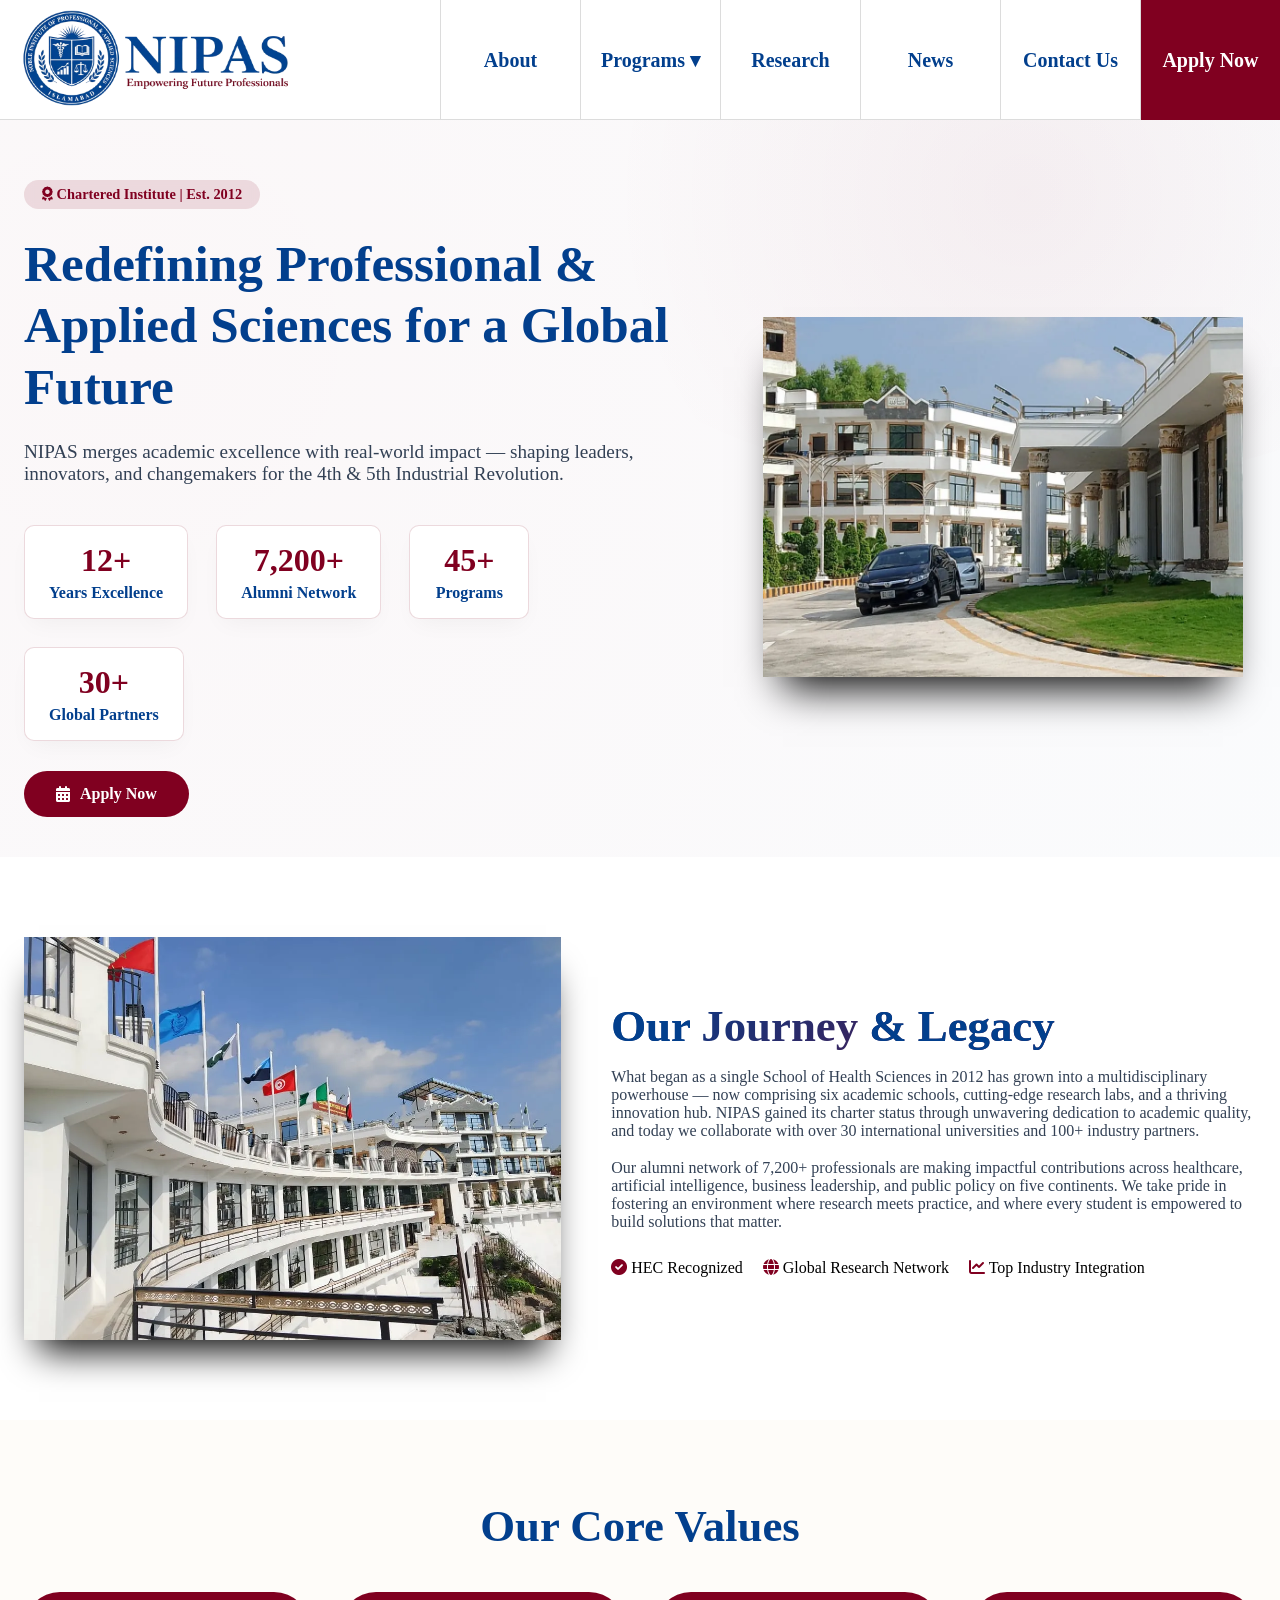
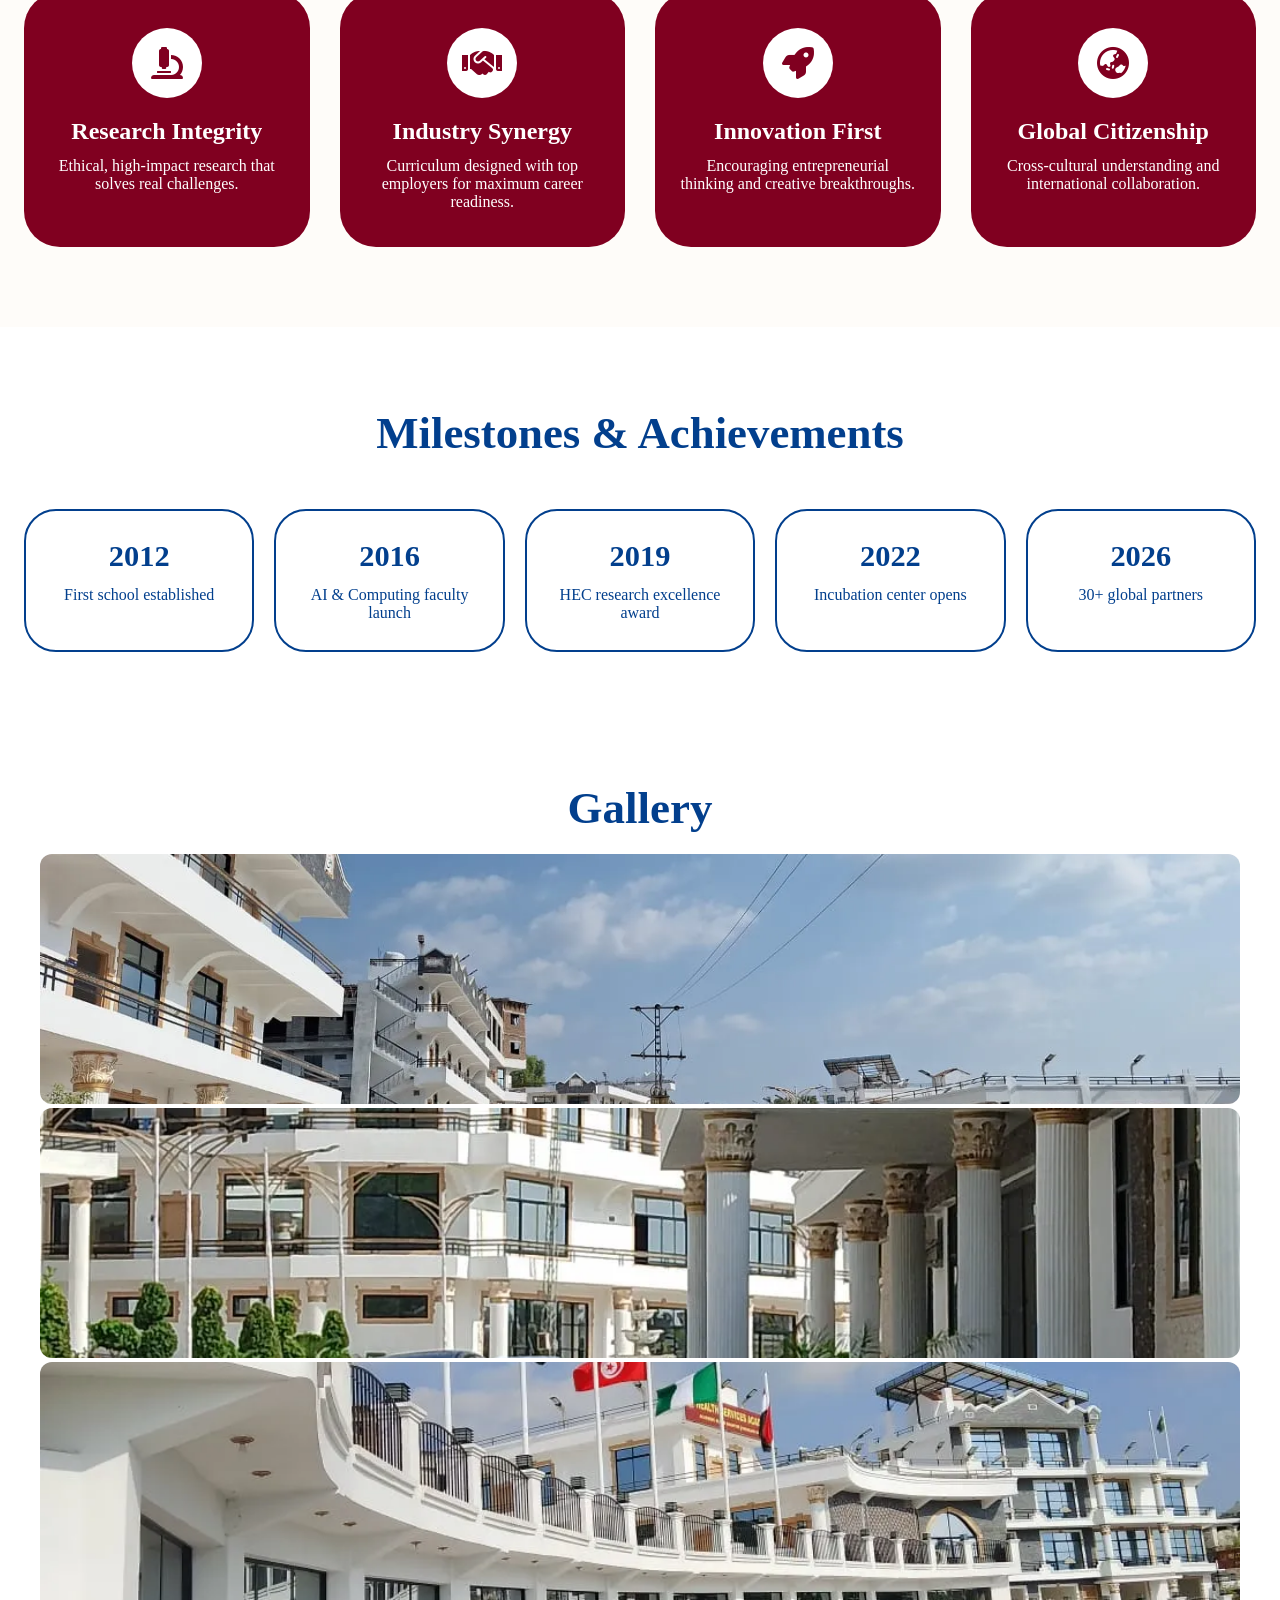
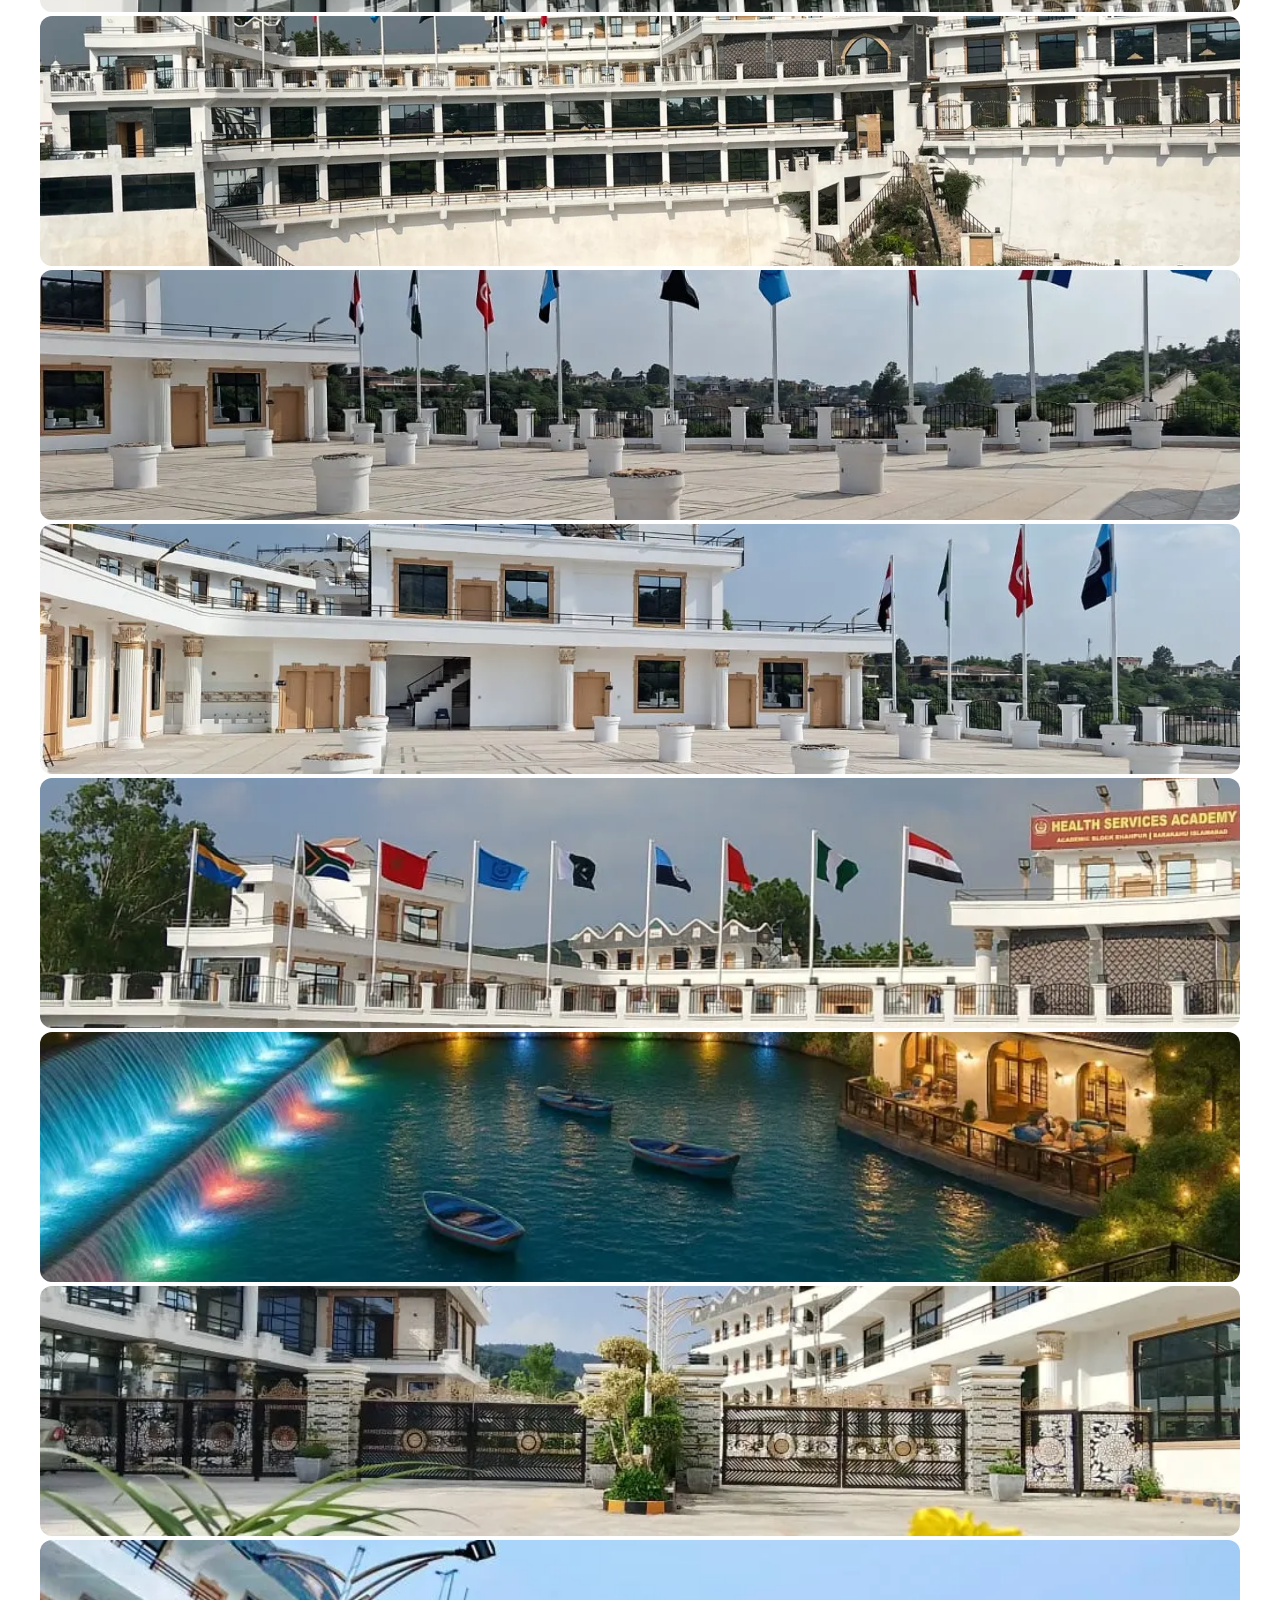
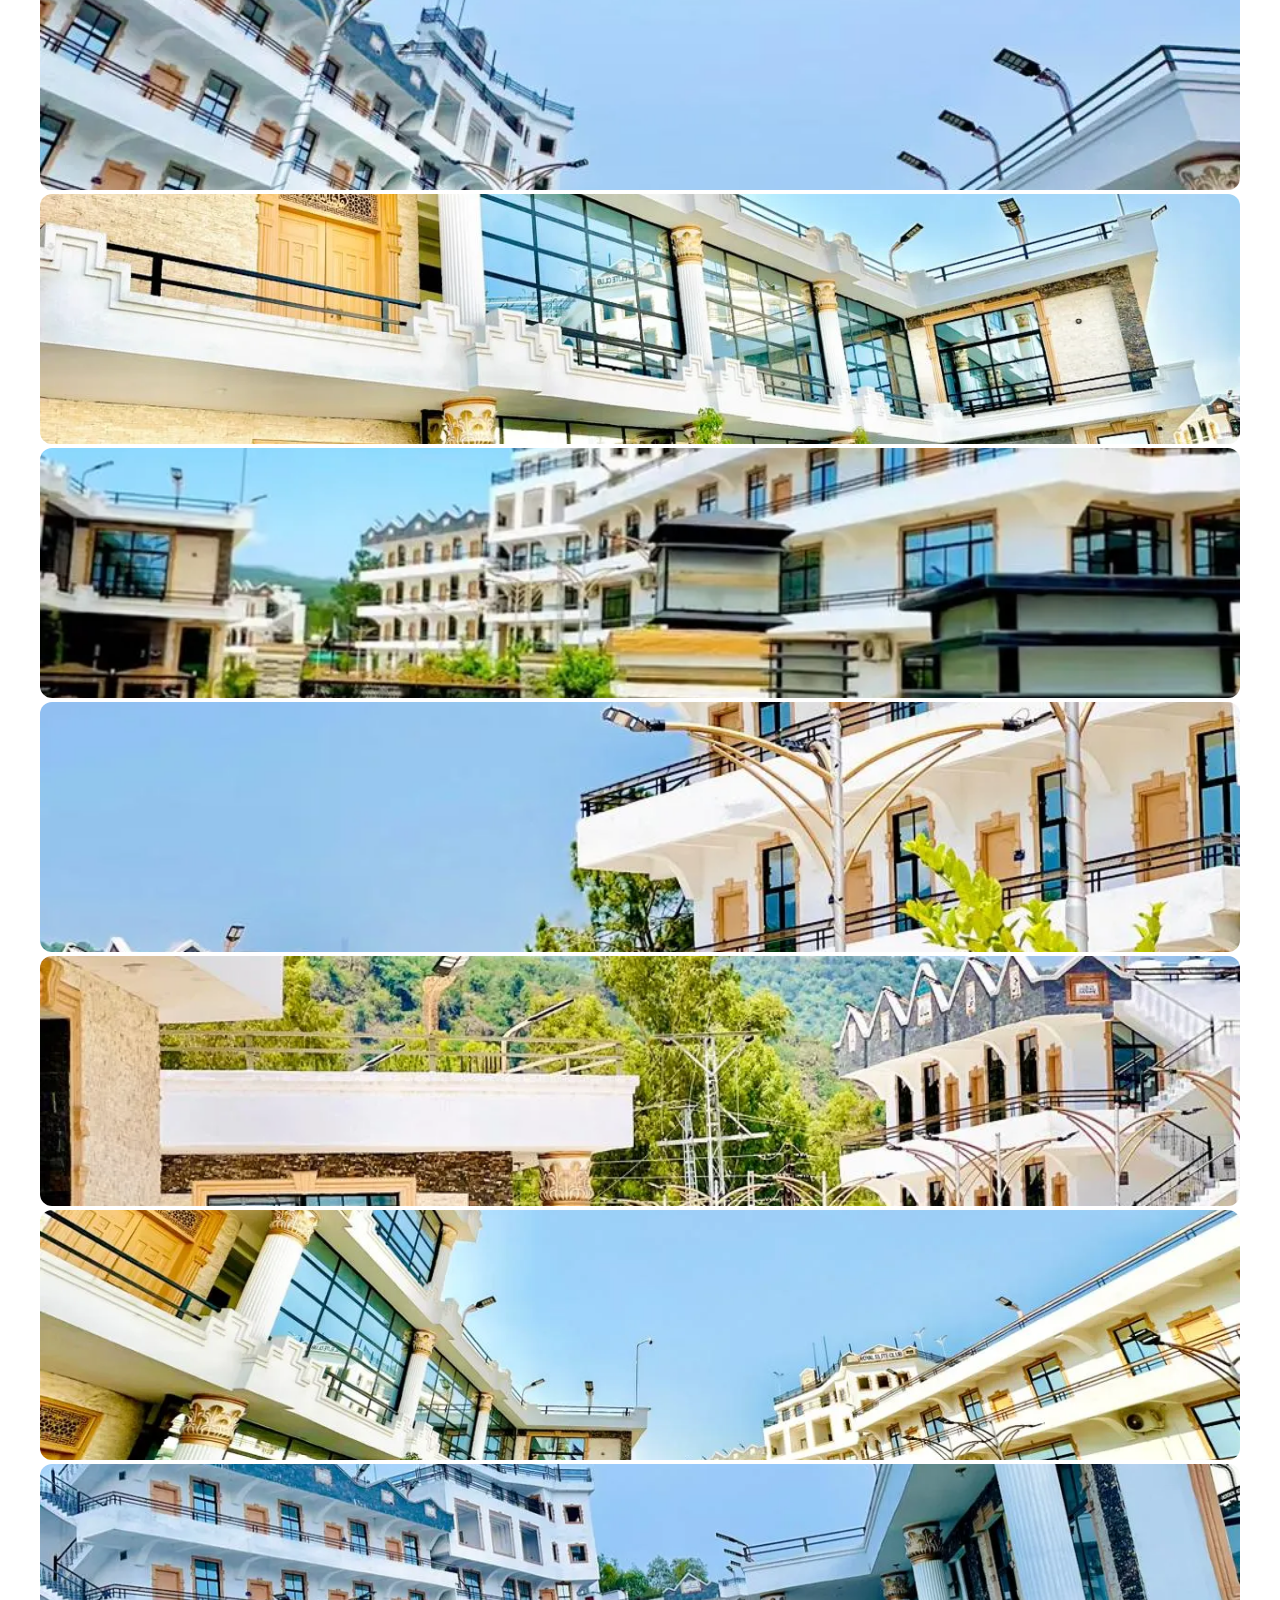
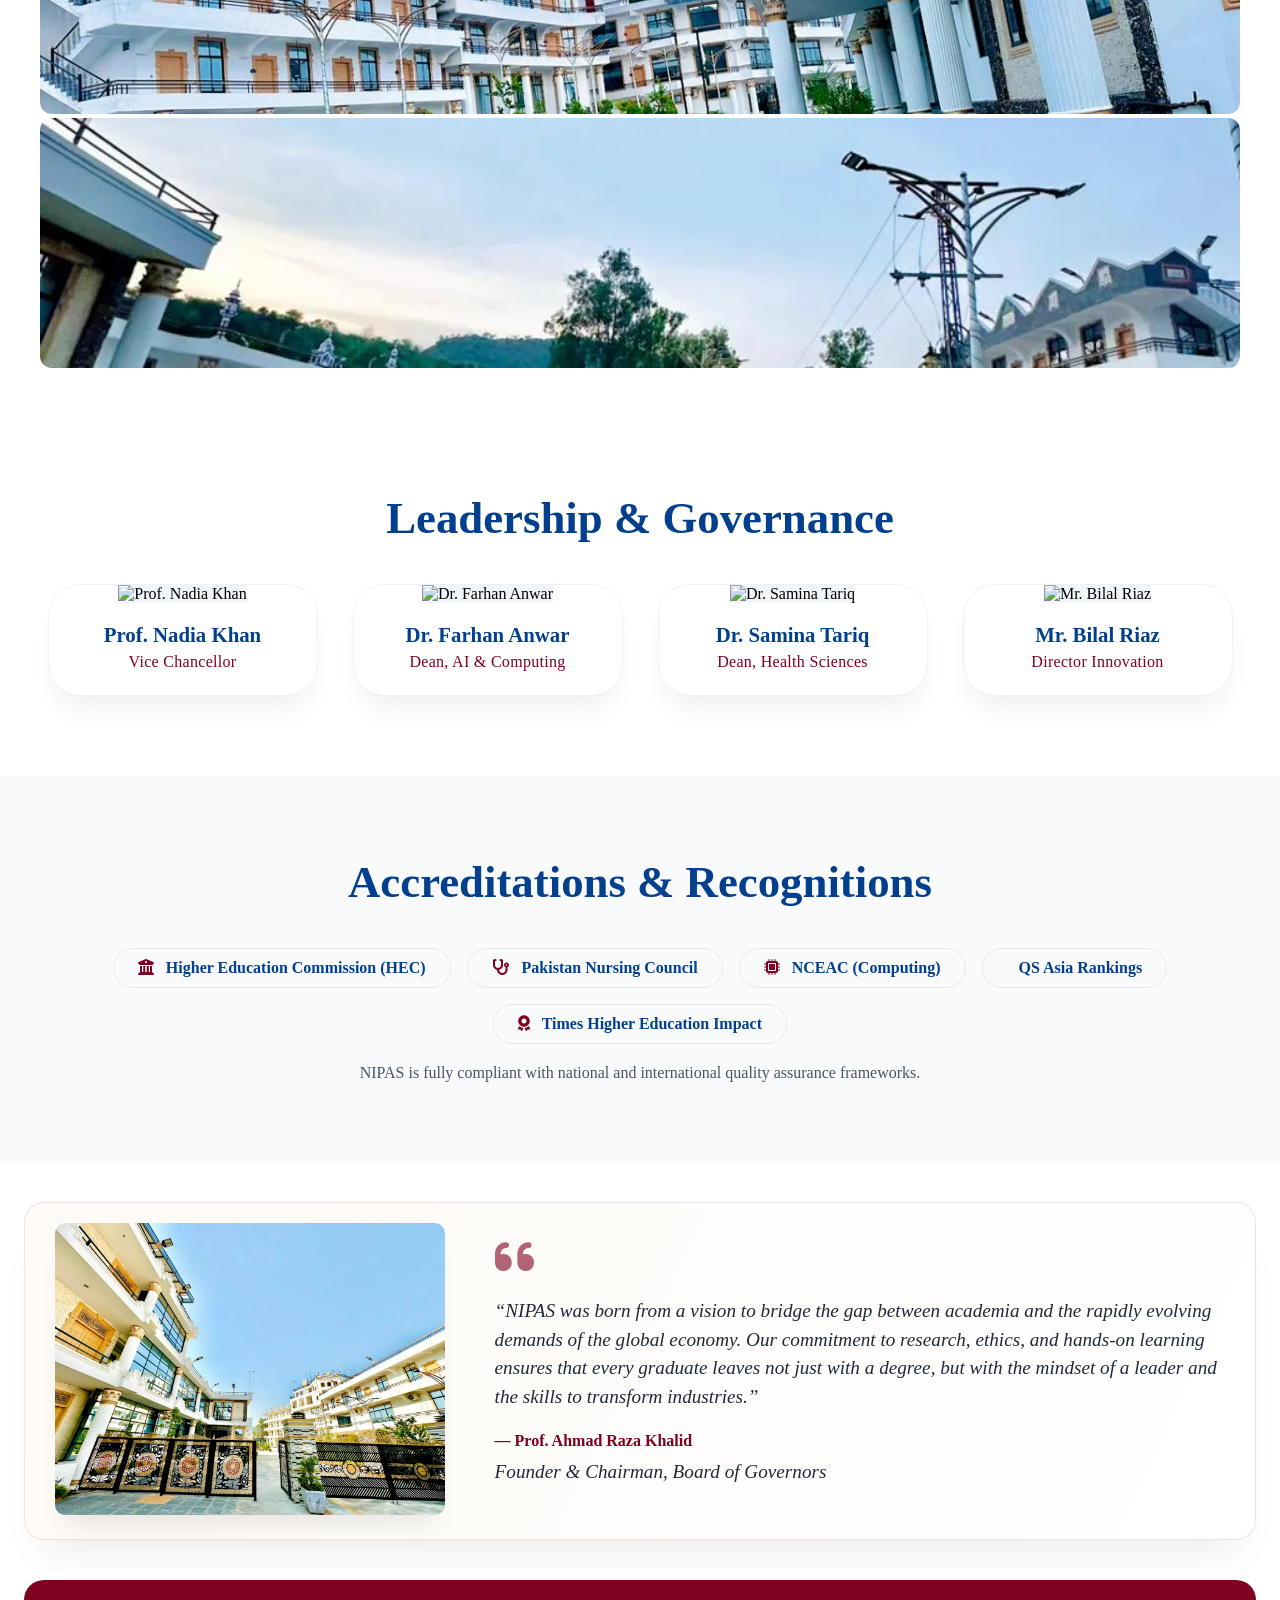
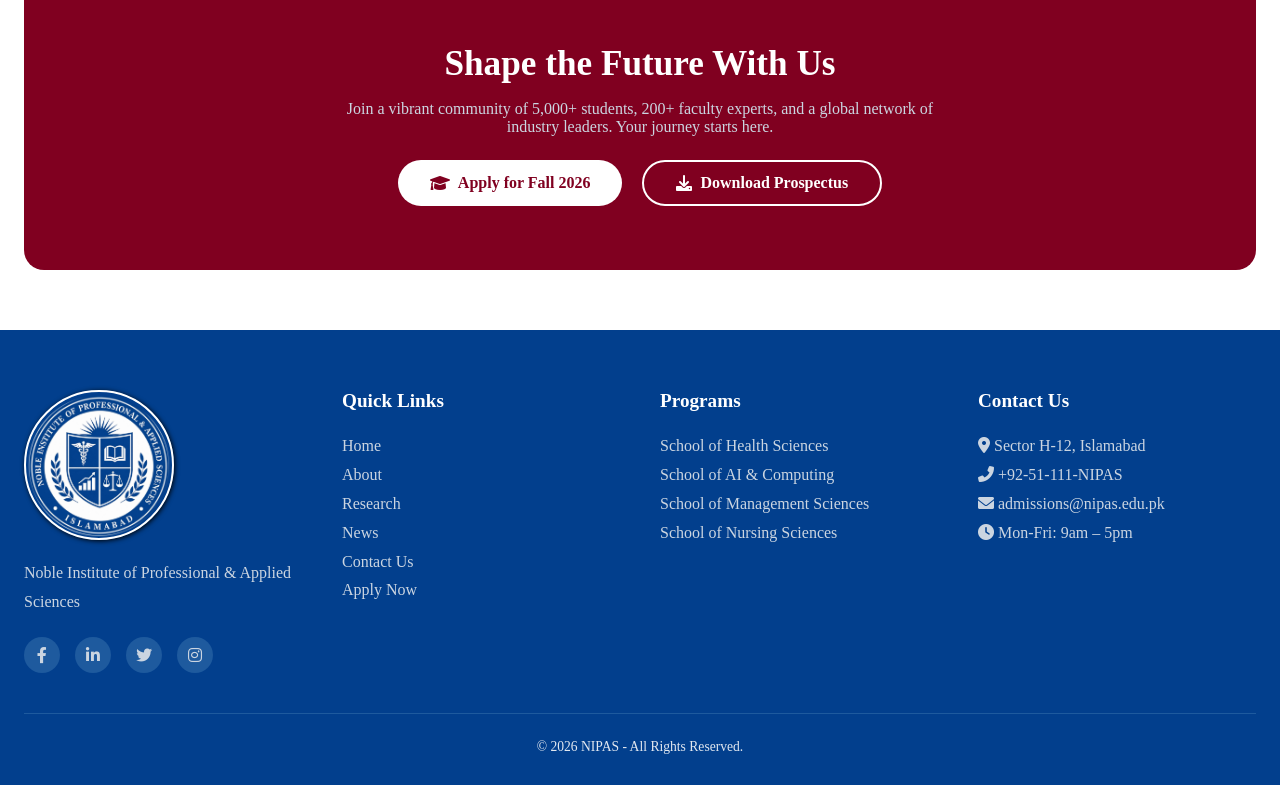
==== commit e67e779a: "Add files via upload" ====
--- a/about-us.html
+++ b/about-us.html
@@ -3,13 +3,49 @@
 <head>
 <meta charset="UTF-8">
 <meta name="viewport" content="width=device-width, initial-scale=1.0">
+
+<!-- SEO Title -->
 <title>About NIPAS | Noble Institute of Professional & Applied Sciences Islamabad</title>
-<!-- Font Awesome 6 -->
+
+<!-- Meta Description -->
+<meta name="description" content="Learn about NIPAS Islamabad - Noble Institute of Professional & Applied Sciences. Discover our mission, vision, and commitment to quality education in Pakistan.">
+
+<!-- Keywords -->
+<meta name="keywords" content="about NIPAS, NIPAS Islamabad, Noble Institute Pakistan, education institute Islamabad, professional courses Pakistan, applied sciences institute">
+
+<!-- Author -->
+<meta name="author" content="NIPAS Islamabad">
+
+<!-- Robots -->
+<meta name="robots" content="index, follow">
+
+<!-- Canonical URL -->
+<link rel="canonical" href="https://tariqsh123.github.io/nipas/about-us.html">
+
+<!-- Theme Color -->
+<meta name="theme-color" content="#0d6efd">
+
+<!-- Open Graph -->
+<meta property="og:type" content="website">
+<meta property="og:title" content="About NIPAS | Noble Institute of Professional & Applied Sciences Islamabad">
+<meta property="og:description" content="Discover NIPAS Islamabad, its mission, vision, and dedication to quality education in professional and applied sciences.">
+<meta property="og:url" content="https://tariqsh123.github.io/nipas/about-us.html">
+<meta property="og:image" content="https://tariqsh123.github.io/nipas/images/about-preview.jpg">
+
+<!-- Twitter Card -->
+<meta name="twitter:card" content="summary_large_image">
+<meta name="twitter:title" content="About NIPAS | Noble Institute Islamabad">
+<meta name="twitter:description" content="Learn about NIPAS Islamabad and its mission in modern education.">
+<meta name="twitter:image" content="https://tariqsh123.github.io/nipas/images/about-preview.jpg">
+
+<!-- Favicon -->
+<link rel="icon" href="images/favicon.ico" type="image/x-icon">
+
+<!-- CSS -->
+<link rel="stylesheet" href="style.css">
+
+<!-- Font Awesome -->
 <link rel="stylesheet" href="https://cdnjs.cloudflare.com/ajax/libs/font-awesome/6.0.0-beta3/css/all.min.css">
-<link rel="shortcut icon" href="images/favicon.ico" type="image/x-icon">
-
-<link rel="stylesheet" href="style.css">
-
 </head>
 <body>
 
@@ -94,7 +130,7 @@
           </div>
         </div>
         <div class="hero-image">
-          <img src="images/gallery-2.webp" alt="NIPAS Campus Life">
+          <img src="images/gallery-2.webp" alt="NIPAS Campus Life" title="NIPAS Campus Life" loading="lazy">
         </div>
       </div>
     </div>
@@ -105,7 +141,7 @@
     <div class="container">
       <div class="journey-wrapper">
         <div class="journey-img">
-          <img src="images/gallery-3.webp" alt="NIPAS History">
+          <img src="images/gallery-3.webp" alt="NIPAS History" title="NIPAS History" loading="lazy">
         </div>
         <div class="journey-text">
           <h2 class="section-title" style="text-align: left; background: linear-gradient(135deg, #023f8d, #800020); background-clip: text; -webkit-background-clip: text;">Our <span style="color:transparent;">Journey</span> & Legacy</h2>
@@ -148,15 +184,101 @@
     </div>
   </section>
 
+    <!-- Slick CSS -->
+<link rel="stylesheet" href="https://cdn.jsdelivr.net/npm/slick-carousel@1.8.1/slick/slick.css">
+<link rel="stylesheet" href="https://cdn.jsdelivr.net/npm/slick-carousel@1.8.1/slick/slick-theme.css">
+
+<!-- jQuery (required) -->
+<script src="https://code.jquery.com/jquery-3.7.1.min.js"></script>
+
+<!-- Slick JS -->
+<script src="https://cdn.jsdelivr.net/npm/slick-carousel@1.8.1/slick/slick.min.js"></script>
+<section class="gallery-section-container">
+  <h2 class="gallery-section-title">Gallery</h2>
+
+  <div class="gallery-section-carousel">
+    <div class="gallery-section-slick">
+      <div><img src="images/gallery-1.webp" alt="gallery-1" title="gallery-1" loading="lazy" onclick="gallerySectionOpenLightbox(this.src)"></div>
+      <div><img src="images/gallery-2.webp" alt="gallery-2" title="gallery-2" loading="lazy" onclick="gallerySectionOpenLightbox(this.src)"></div>
+      <div><img src="images/gallery-3.webp" alt="gallery-3" title="gallery-3" loading="lazy" onclick="gallerySectionOpenLightbox(this.src)"></div>
+      <div><img src="images/gallery-4.webp" alt="gallery-4" title="gallery-4" loading="lazy" onclick="gallerySectionOpenLightbox(this.src)"></div>
+      <div><img src="images/gallery-5.webp" alt="gallery-5" title="gallery-5" loading="lazy" onclick="gallerySectionOpenLightbox(this.src)"></div>
+      <div><img src="images/gallery-6.webp" alt="gallery-6" title="gallery-6" loading="lazy" onclick="gallerySectionOpenLightbox(this.src)"></div>
+      <div><img src="images/gallery-7.webp" alt="gallery-7" title="gallery-7" loading="lazy" onclick="gallerySectionOpenLightbox(this.src)"></div>
+      <div><img src="images/gallery-8.webp" alt="gallery-8" title="gallery-8" loading="lazy" onclick="gallerySectionOpenLightbox(this.src)"></div>
+      <div><img src="images/gallery-9.webp" alt="gallery-9" title="gallery-9" loading="lazy" onclick="gallerySectionOpenLightbox(this.src)"></div>
+      <div><img src="images/gallery-10.webp" alt="gallery-10" title="gallery-10" loading="lazy" onclick="gallerySectionOpenLightbox(this.src)"></div>
+      <div><img src="images/gallery-11.webp" alt="gallery-11" title="gallery-11" loading="lazy" onclick="gallerySectionOpenLightbox(this.src)"></div>
+      <div><img src="images/gallery-12.webp" alt="gallery-12" title="gallery-12" loading="lazy" onclick="gallerySectionOpenLightbox(this.src)"></div>
+      <div><img src="images/gallery-13.webp" alt="gallery-13" title="gallery-13" loading="lazy" onclick="gallerySectionOpenLightbox(this.src)"></div>
+      <div><img src="images/gallery-14.webp" alt="gallery-14" title="gallery-14" loading="lazy" onclick="gallerySectionOpenLightbox(this.src)"></div>
+      <div><img src="images/gallery-15.webp" alt="gallery-15" title="gallery-15" loading="lazy" onclick="gallerySectionOpenLightbox(this.src)"></div>
+      <div><img src="images/gallery-16.webp" alt="gallery-16" title="gallery-16" loading="lazy" onclick="gallerySectionOpenLightbox(this.src)"></div>
+      <div><img src="images/gallery-17.webp" alt="gallery-17" title="gallery-17" loading="lazy" onclick="gallerySectionOpenLightbox(this.src)"></div>
+    </div>
+  </div>
+</section>
+
+<!-- Lightbox -->
+<div id="gallery-section-lightbox" class="gallery-section-lightbox" onclick="gallerySectionCloseLightbox(event)">
+  <span class="gallery-section-close" onclick="gallerySectionCloseLightbox(event)">&times;</span>
+  <img id="gallery-section-lightbox-img" alt="gallery" title="gallery" loading="lazy">
+</div>
+<script>
+  $(document).ready(function () {
+  $('.gallery-section-slick').slick({
+    infinite: true,
+    slidesToShow: 3,
+    slidesToScroll: 1,
+    autoplay: true,
+    autoplaySpeed: 2000,
+    arrows: true,
+    dots: false,
+    draggable: true,
+    pauseOnHover: true,
+    responsive: [
+      {
+        breakpoint: 1024,
+        settings: {
+          slidesToShow: 2
+        }
+      },
+      {
+        breakpoint: 600,
+        settings: {
+          slidesToShow: 1
+        }
+      }
+    ]
+  });
+});
+
+/* Lightbox */
+function gallerySectionOpenLightbox(src) {
+  document.getElementById("gallery-section-lightbox").style.display = "flex";
+  document.getElementById("gallery-section-lightbox-img").src = src;
+}
+
+function gallerySectionCloseLightbox(e) {
+  if (
+    e.target.id === "gallery-section-lightbox" ||
+    e.target.className === "gallery-section-close"
+  ) {
+    document.getElementById("gallery-section-lightbox").style.display = "none";
+  }
+}
+</script>
+
+
   <!-- Leadership Team -->
   <section style="background: #ffffff;">
     <div class="container">
       <h2 class="section-title">Leadership & Governance</h2>
       <div class="leadership-grid">
-        <div class="leader-card"><img src="https://i.pinimg.com/originals/2c/47/d5/2c47d5dd5b532f83bb55c4cd6f5bd1ef.jpg" alt="Prof. Nadia Khan"><h4>Prof. Nadia Khan</h4><p>Vice Chancellor</p></div>
-        <div class="leader-card"><img src="https://i.pinimg.com/originals/2c/47/d5/2c47d5dd5b532f83bb55c4cd6f5bd1ef.jpg" alt="Dr. Farhan Anwar"><h4>Dr. Farhan Anwar</h4><p>Dean, AI & Computing</p></div>
-        <div class="leader-card"><img src="https://i.pinimg.com/originals/2c/47/d5/2c47d5dd5b532f83bb55c4cd6f5bd1ef.jpg" alt="Dr. Samina Tariq"><h4>Dr. Samina Tariq</h4><p>Dean, Health Sciences</p></div>
-        <div class="leader-card"><img src="https://i.pinimg.com/originals/2c/47/d5/2c47d5dd5b532f83bb55c4cd6f5bd1ef.jpg" alt="Mr. Bilal Riaz"><h4>Mr. Bilal Riaz</h4><p>Director Innovation</p></div>
+        <div class="leader-card"><img src="https://i.pinimg.com/originals/2c/47/d5/2c47d5dd5b532f83bb55c4cd6f5bd1ef.jpg" alt="Prof. Nadia Khan" title="Prof. Nadia Khan" loading="lazy"><h4>Prof. Nadia Khan</h4><p>Vice Chancellor</p></div>
+        <div class="leader-card"><img src="https://i.pinimg.com/originals/2c/47/d5/2c47d5dd5b532f83bb55c4cd6f5bd1ef.jpg" alt="Dr. Farhan Anwar" title="Dr. Farhan Anwar" loading="lazy"><h4>Dr. Farhan Anwar</h4><p>Dean, AI & Computing</p></div>
+        <div class="leader-card"><img src="https://i.pinimg.com/originals/2c/47/d5/2c47d5dd5b532f83bb55c4cd6f5bd1ef.jpg" alt="Dr. Samina Tariq" title="Dr. Samina Tariq" loading="lazy"><h4>Dr. Samina Tariq</h4><p>Dean, Health Sciences</p></div>
+        <div class="leader-card"><img src="https://i.pinimg.com/originals/2c/47/d5/2c47d5dd5b532f83bb55c4cd6f5bd1ef.jpg" alt="Mr. Bilal Riaz" title="Mr. Bilal Riaz" loading="lazy"><h4>Mr. Bilal Riaz</h4><p>Director Innovation</p></div>
       </div>
     </div>
   </section>
@@ -181,7 +303,7 @@
     <div class="founder-panel">
       <div class="founder-flex">
         <div class="founder-avatar">
-          <img src="images/gallery-15.webp" alt="Founder">
+          <img src="images/gallery-15.webp" alt="Founder" title="Founder" loading="lazy">
         </div>
         <div class="founder-message">
           <i class="fas fa-quote-left"></i>
--- a/style.css
+++ b/style.css
@@ -543,10 +543,7 @@
   .cta-new h2 {
     font-size: 2.2rem;
     font-weight: 800;
-    background: linear-gradient(135deg, #800020, #023f8d);
-    background-clip: text;
-    -webkit-background-clip: text;
-    color: transparent;
+    color: #023f8d;
     margin-bottom: 1rem;
   }
   .cta-new p {
@@ -1681,3 +1678,54 @@
     .apply-hero h1 { font-size: 2.2rem; }
     .form-header h2 { font-size: 1.4rem; }
   }
+
+
+.gallery-section-container {
+  padding: 40px;
+  text-align: center;
+}
+
+.gallery-section-title {
+  font-size: 45px;
+  color: #023f8d;
+  margin-bottom: 20px;
+}
+
+.gallery-section-slick img {
+  width: 100%;
+  height: 250px;
+  object-fit: cover;
+  border-radius: 12px;
+  cursor: pointer;
+}
+
+/* spacing between slides */
+.gallery-section-slick .slick-slide {
+  padding: 10px;
+}
+
+/* Lightbox */
+.gallery-section-lightbox {
+  position: fixed;
+  inset: 0;
+  background: rgba(0,0,0,0.92);
+  display: none;
+  justify-content: center;
+  align-items: center;
+  z-index: 9999;
+}
+
+.gallery-section-lightbox img {
+  max-width: 85%;
+  max-height: 85%;
+  border-radius: 10px;
+}
+
+.gallery-section-close {
+  position: absolute;
+  top: 20px;
+  right: 30px;
+  font-size: 40px;
+  color: white;
+  cursor: pointer;
+}  
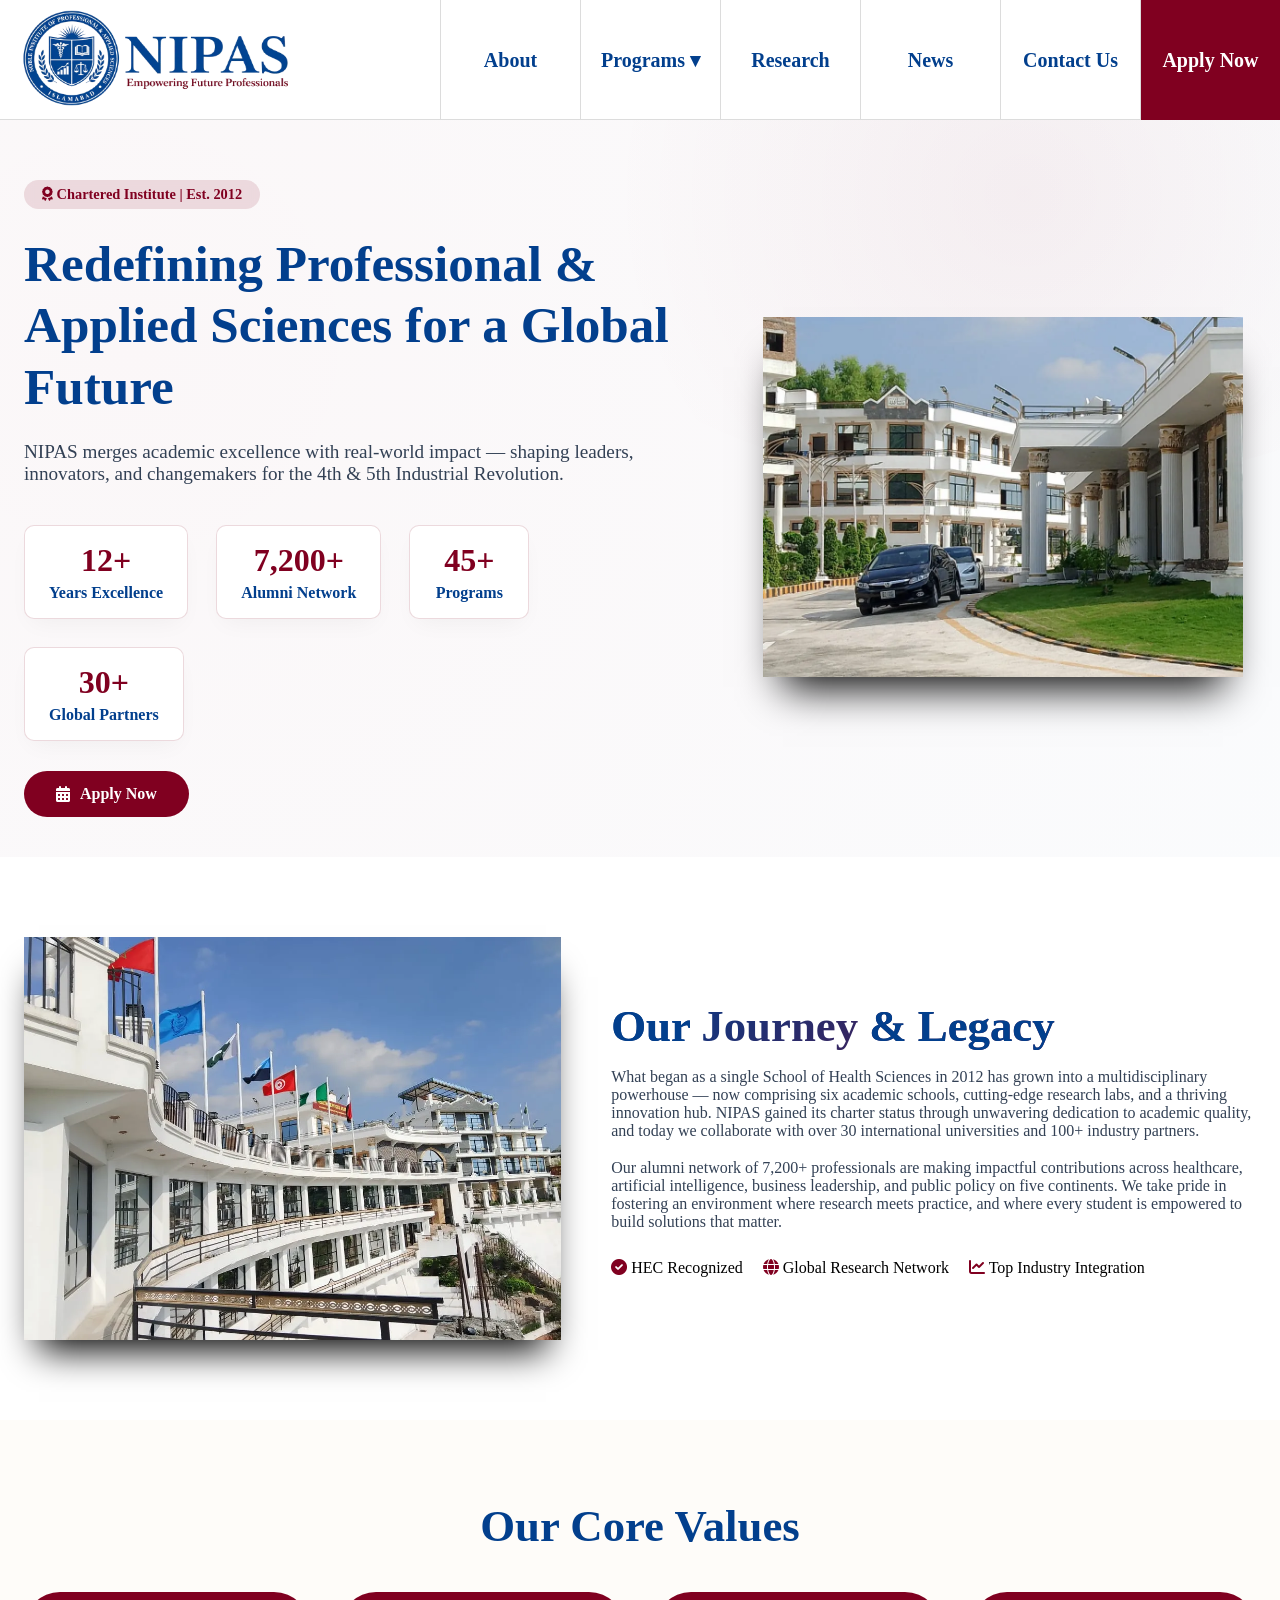
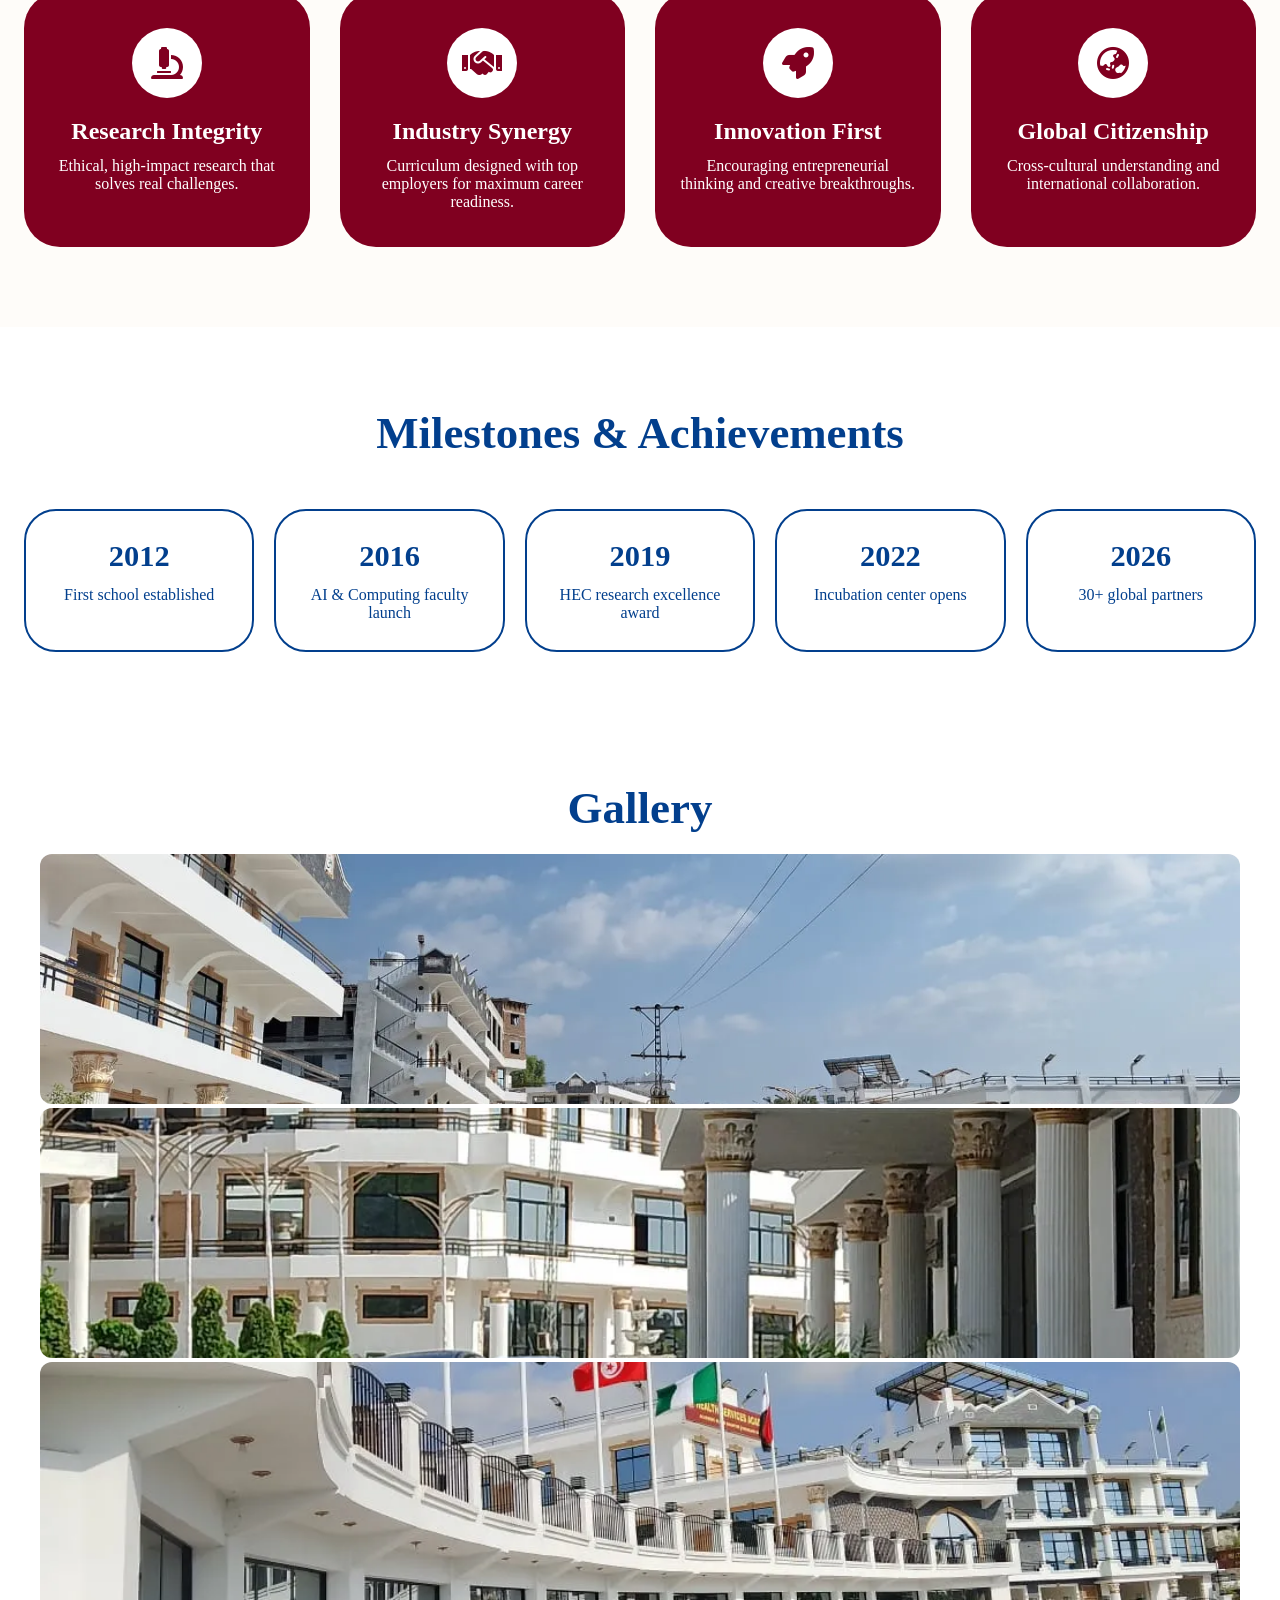
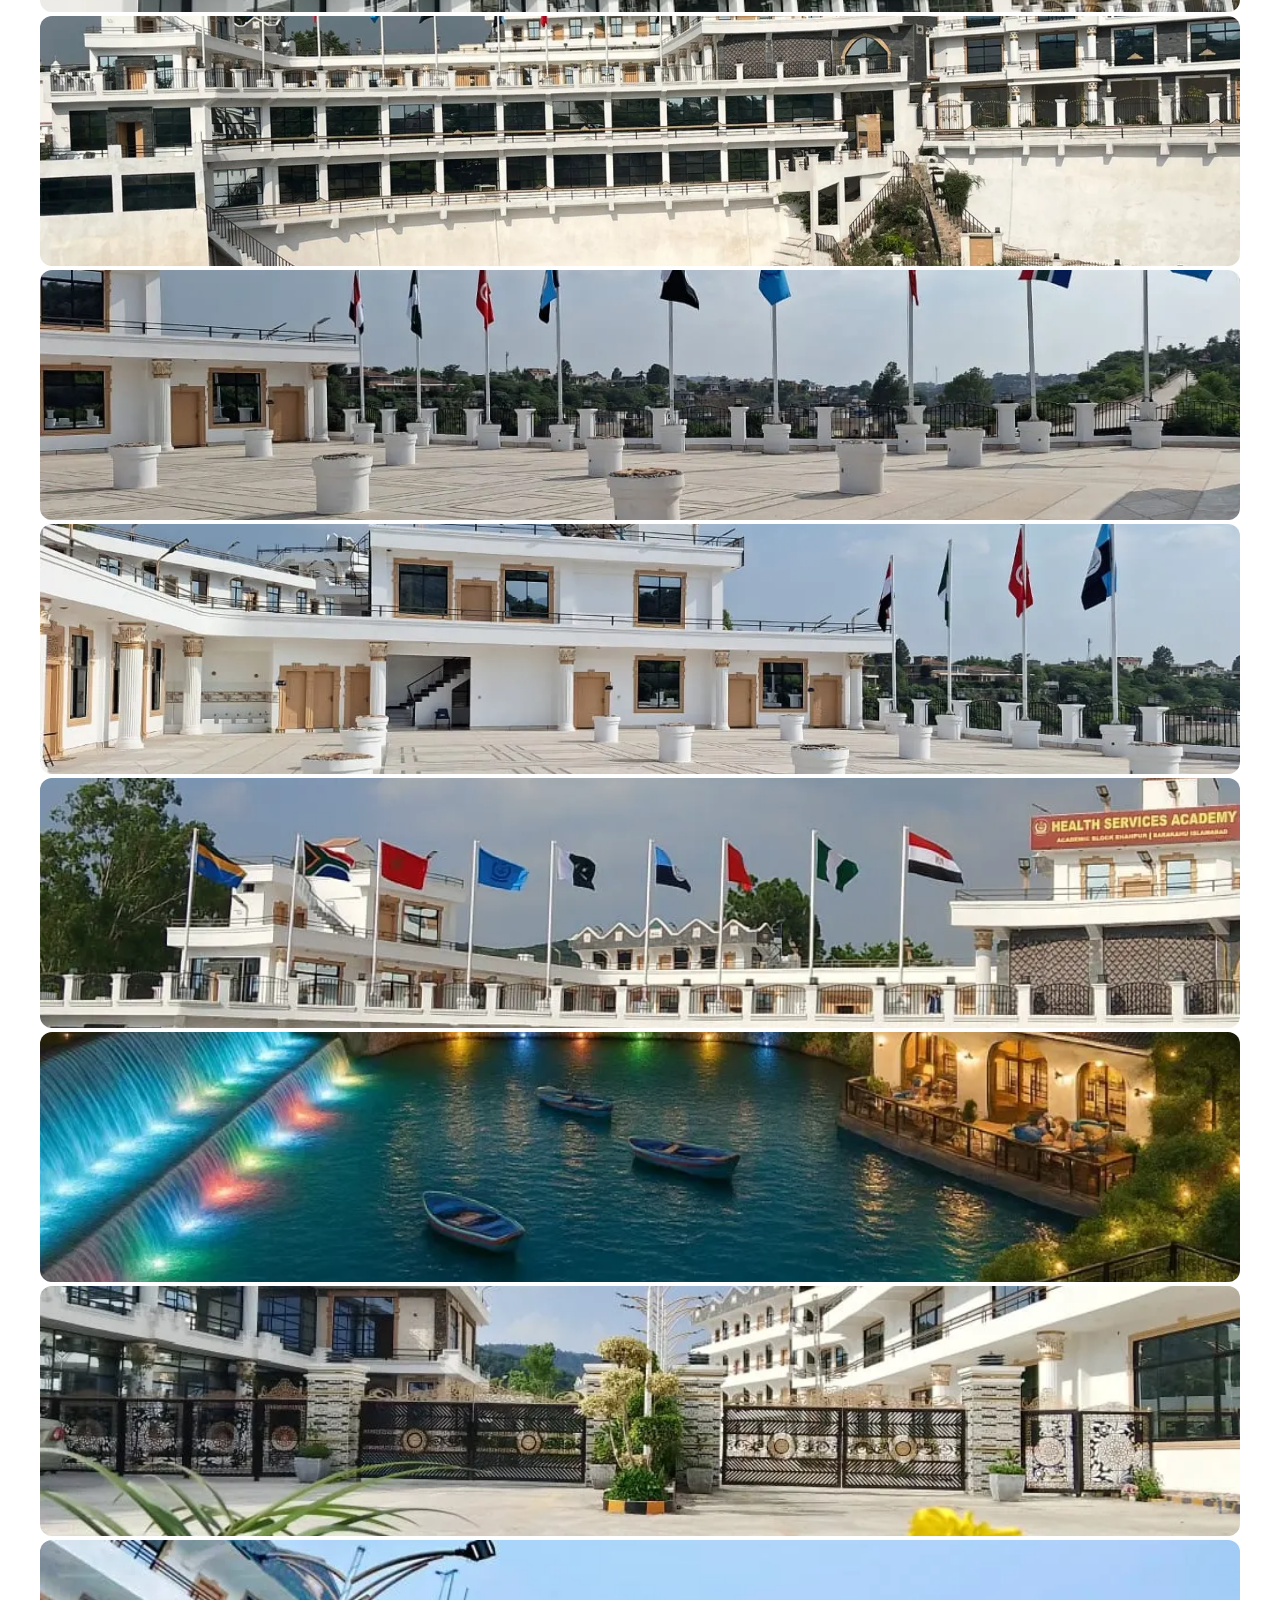
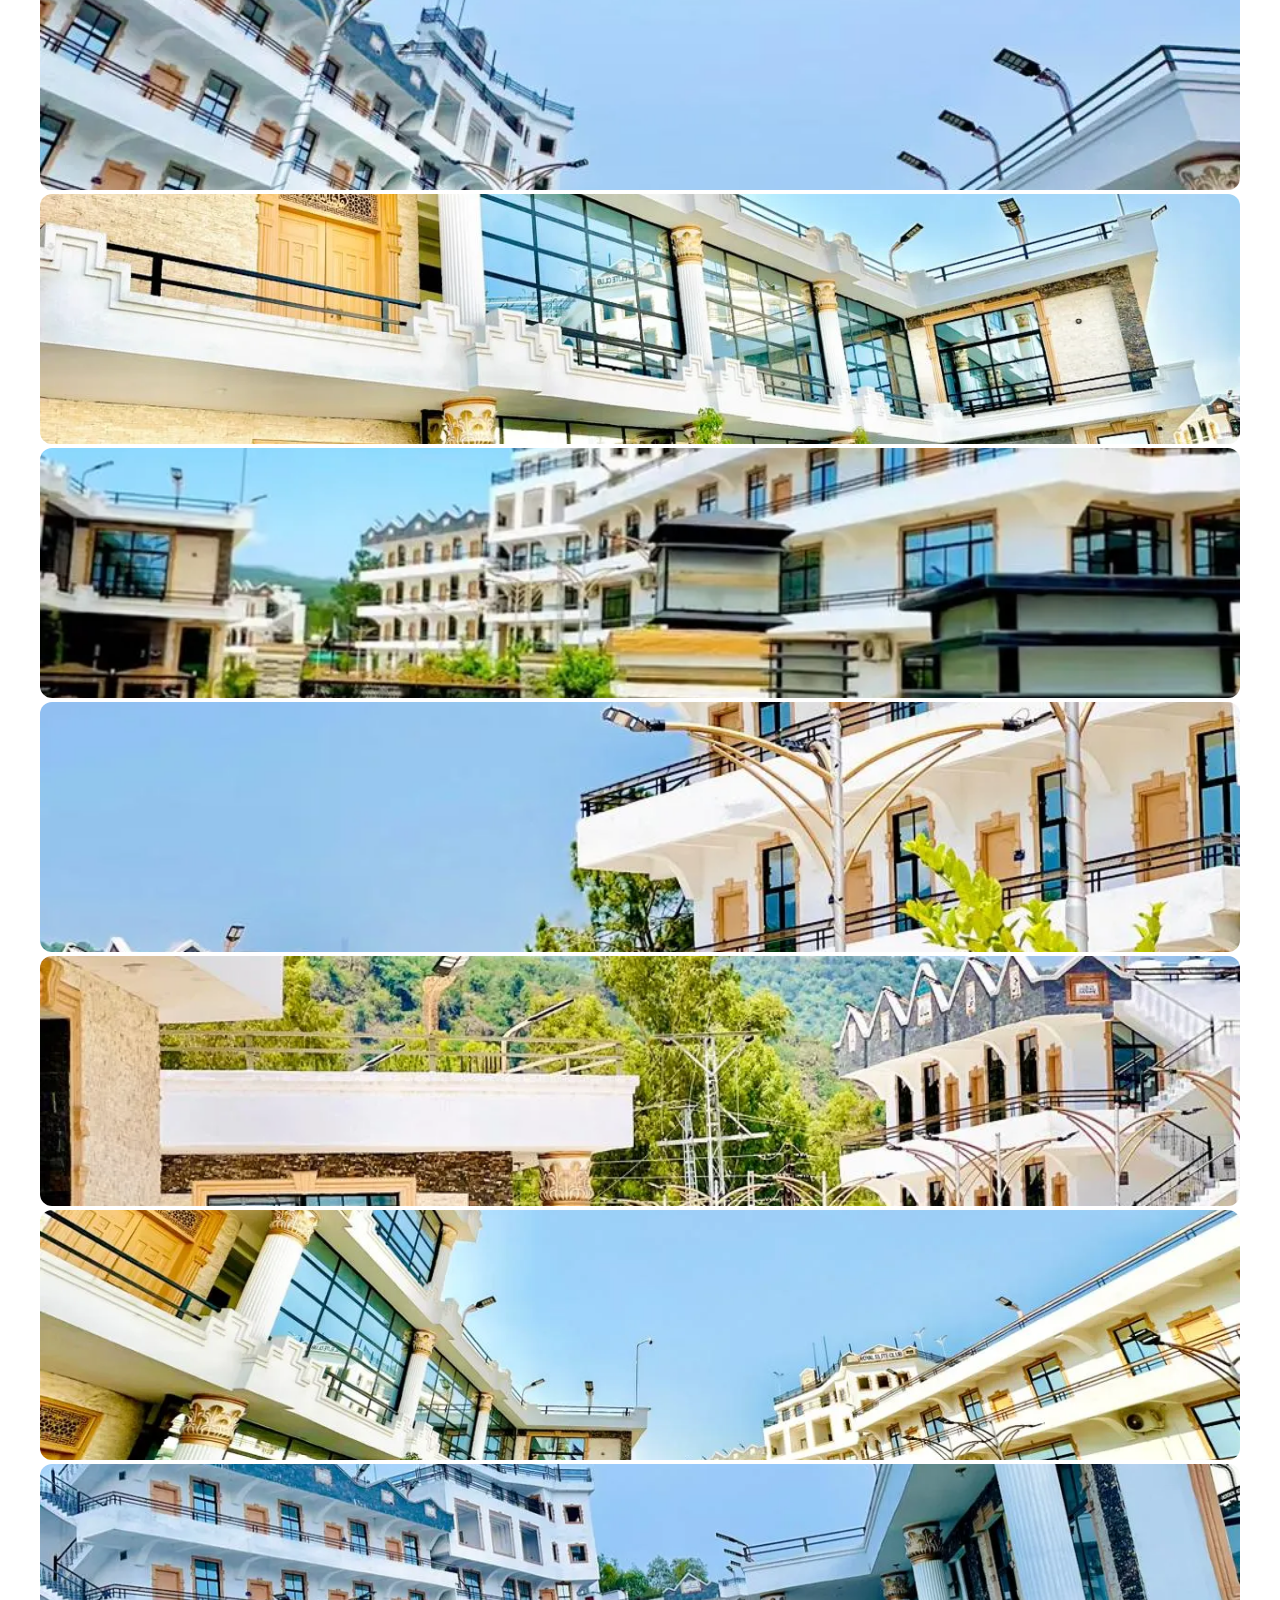
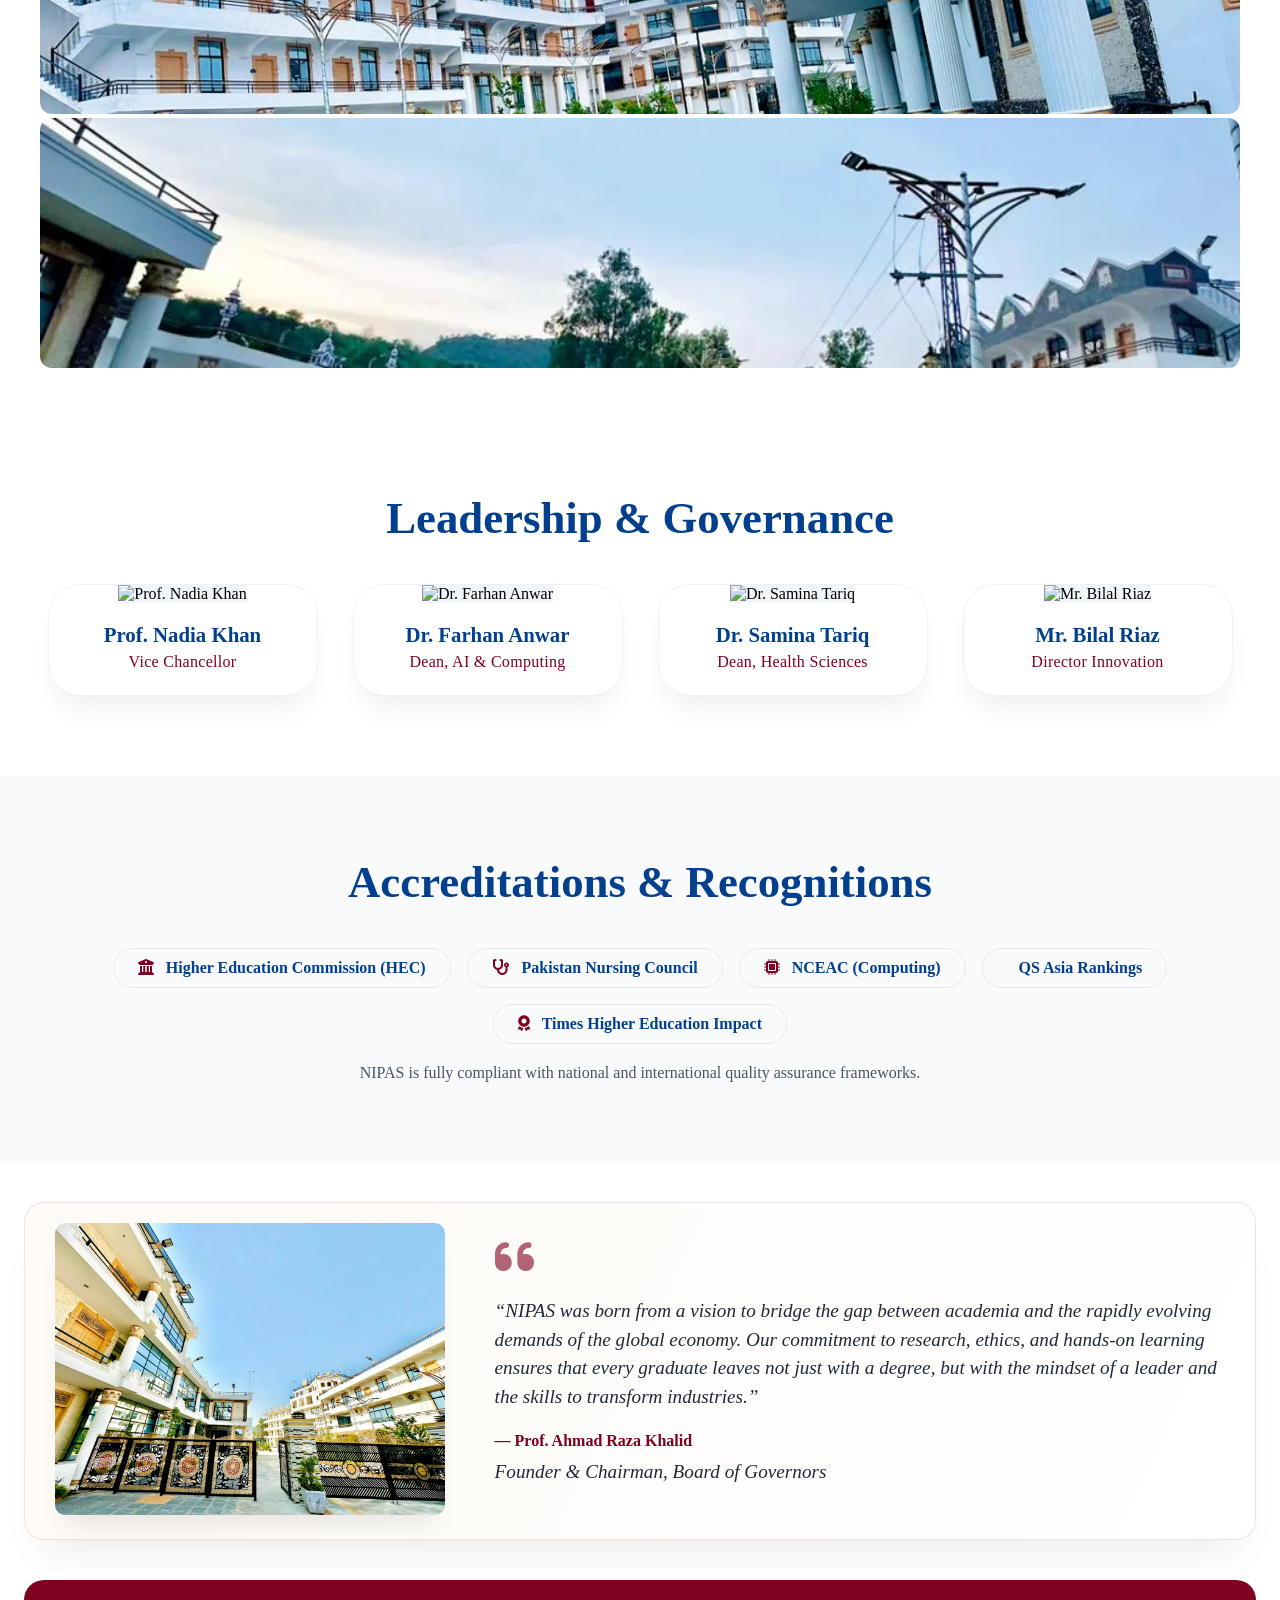
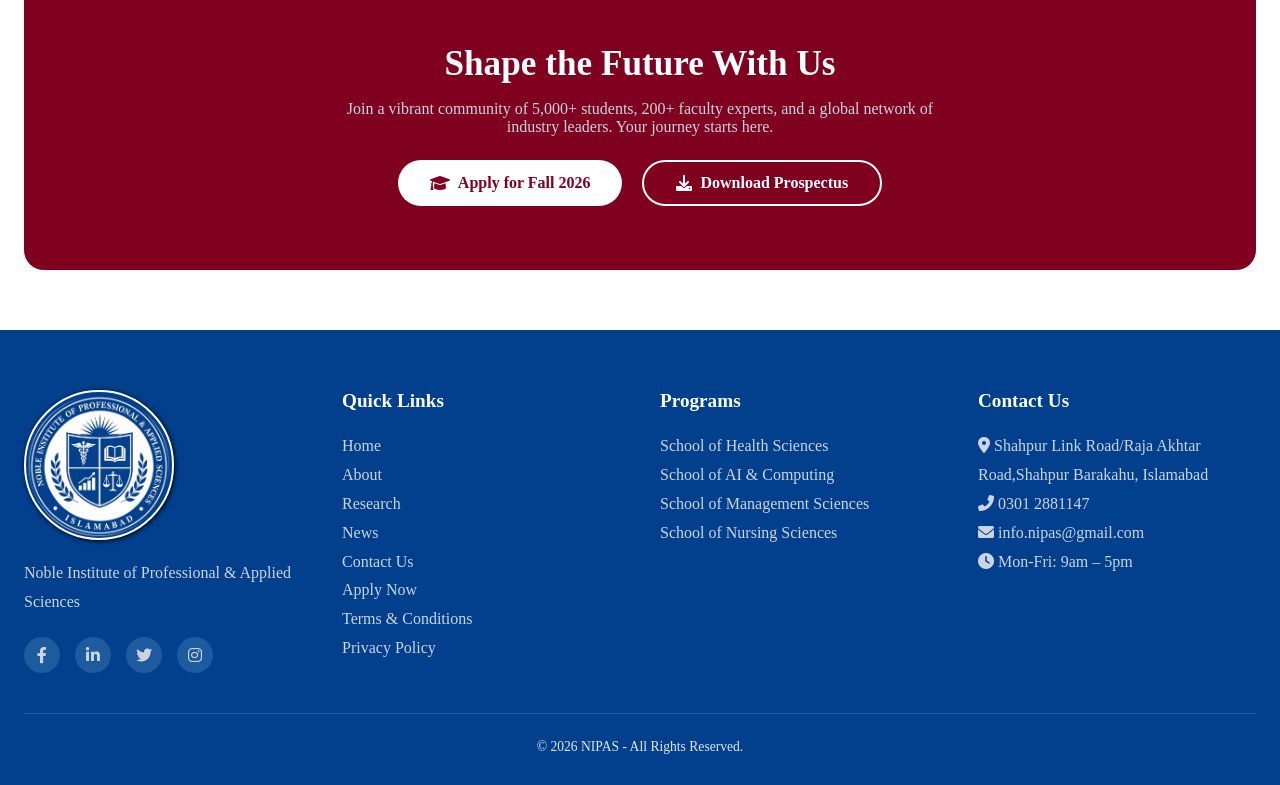
==== commit 883752d9: "Add files via upload" ====
--- a/about-us.html
+++ b/about-us.html
@@ -334,7 +334,7 @@
     <div class="footer-flex">
       <div class="footer-col">
         <div class="footer-logo">
-          <img src="images/footer-logo.webp" alt="NIPAS Footer Logo" onerror="this.src='data:image/svg+xml,%3Csvg xmlns=\'http://www.w3.org/2000/svg\' viewBox=\'0 0 200 60\'%3E%3Crect width=\'200\' height=\'60\' fill=\'%23800020\'/%3E%3Ctext x=\'20\' y=\'40\' fill=\'white\' font-size=\'24\' font-weight=\'bold\'%3ENIPAS%3C/text%3E%3C/svg%3E'">
+          <img src="images/footer-logo.webp" alt="NIPAS Footer Logo" title="NIPAS Footer Logo" loading="lazy">
         </div>
         <p>Noble Institute of Professional & Applied Sciences</p>
         <div class="social-icons">
@@ -352,6 +352,8 @@
         <a href="news.html">News</a>
         <a href="contact-us.html">Contact Us</a>
         <a href="apply-now.html">Apply Now</a>
+        <a href="terms.html">Terms & Conditions </a>
+        <a href="privacy.html">Privacy Policy</a>
       </div>
       <div class="footer-col">
         <h4>Programs</h4>
@@ -362,9 +364,9 @@
       </div>
       <div class="footer-col">
         <h4>Contact Us</h4>
-        <p><i class="fas fa-map-marker-alt"></i> Sector H-12, Islamabad</p>
-        <p><i class="fas fa-phone-alt"></i> +92-51-111-NIPAS</p>
-        <p><i class="fas fa-envelope"></i> admissions@nipas.edu.pk</p>
+        <p><i class="fas fa-map-marker-alt"></i> Shahpur Link Road/Raja Akhtar Road,Shahpur Barakahu, Islamabad</p>
+        <p><i class="fas fa-phone-alt"></i> 0301 2881147</p>
+        <p><i class="fas fa-envelope"></i> info.nipas@gmail.com</p>
         <p><i class="fas fa-clock"></i> Mon-Fri: 9am – 5pm</p>
       </div>
     </div>
